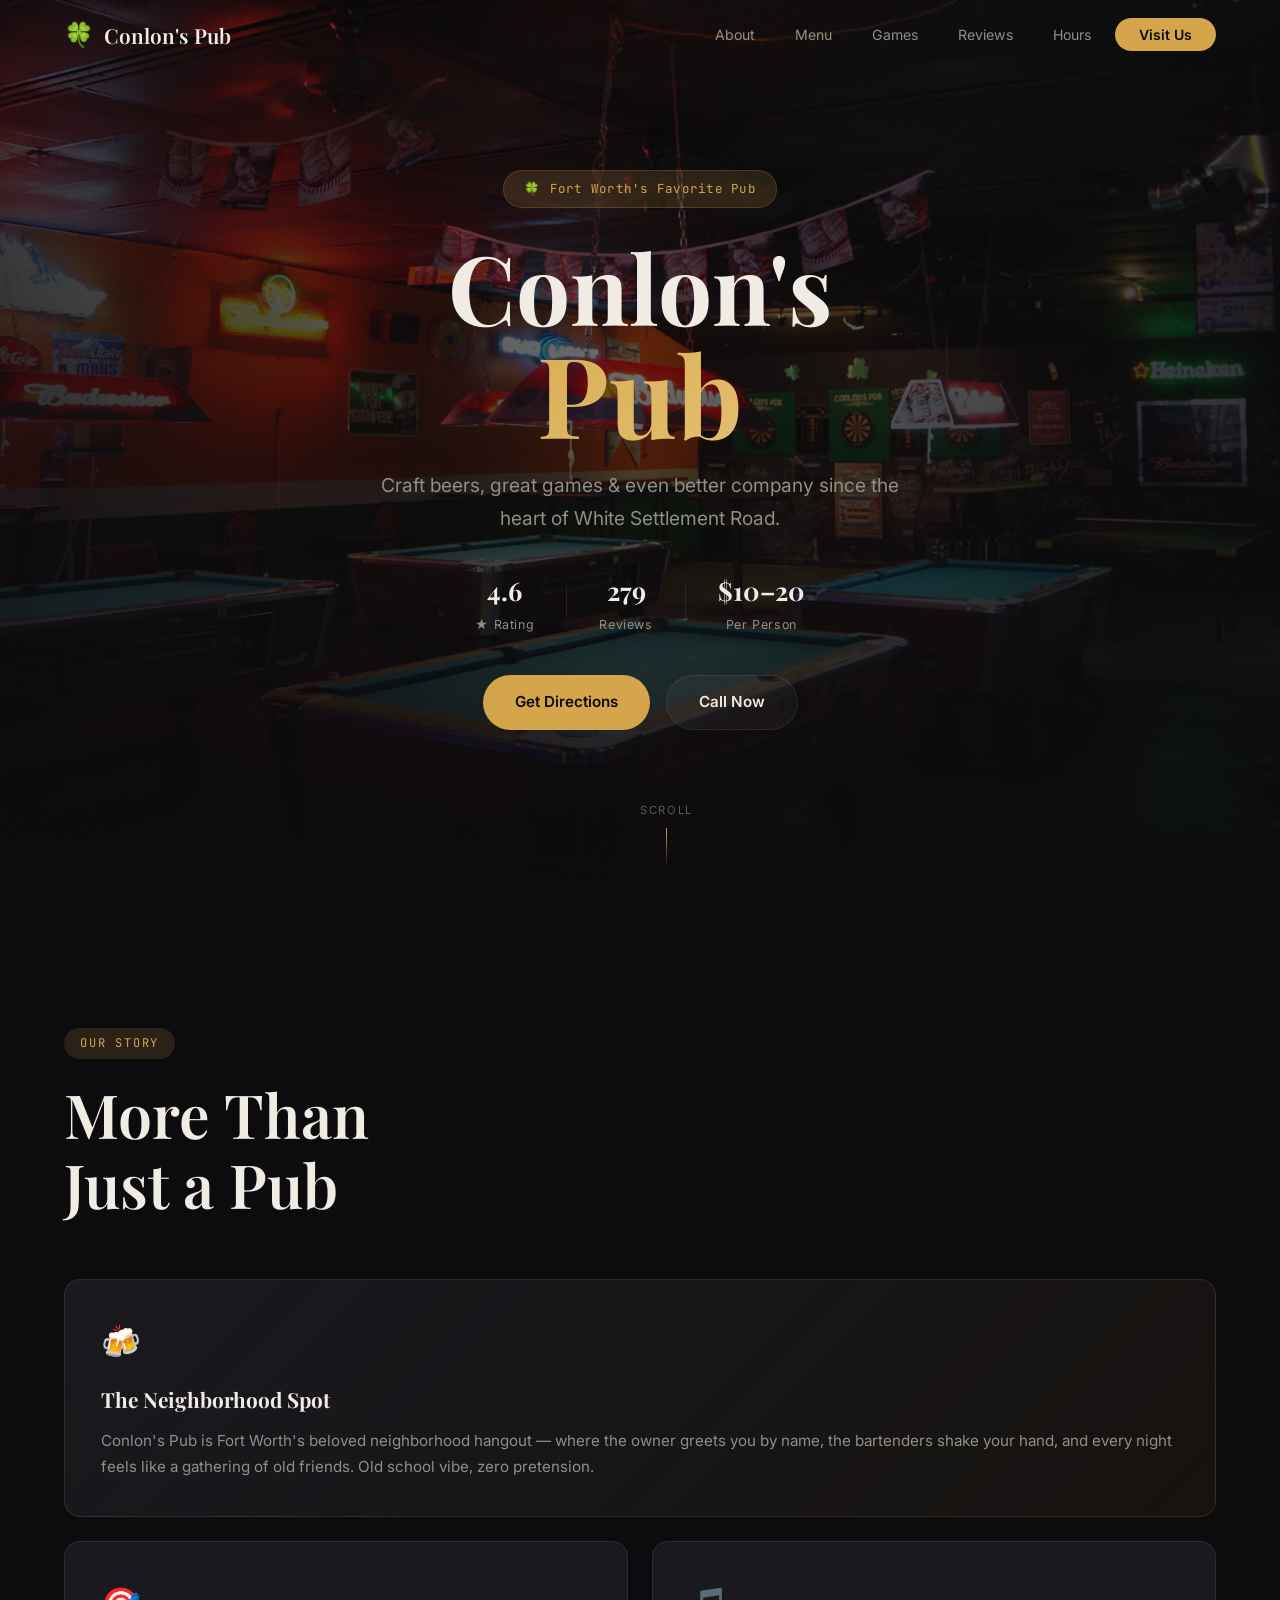
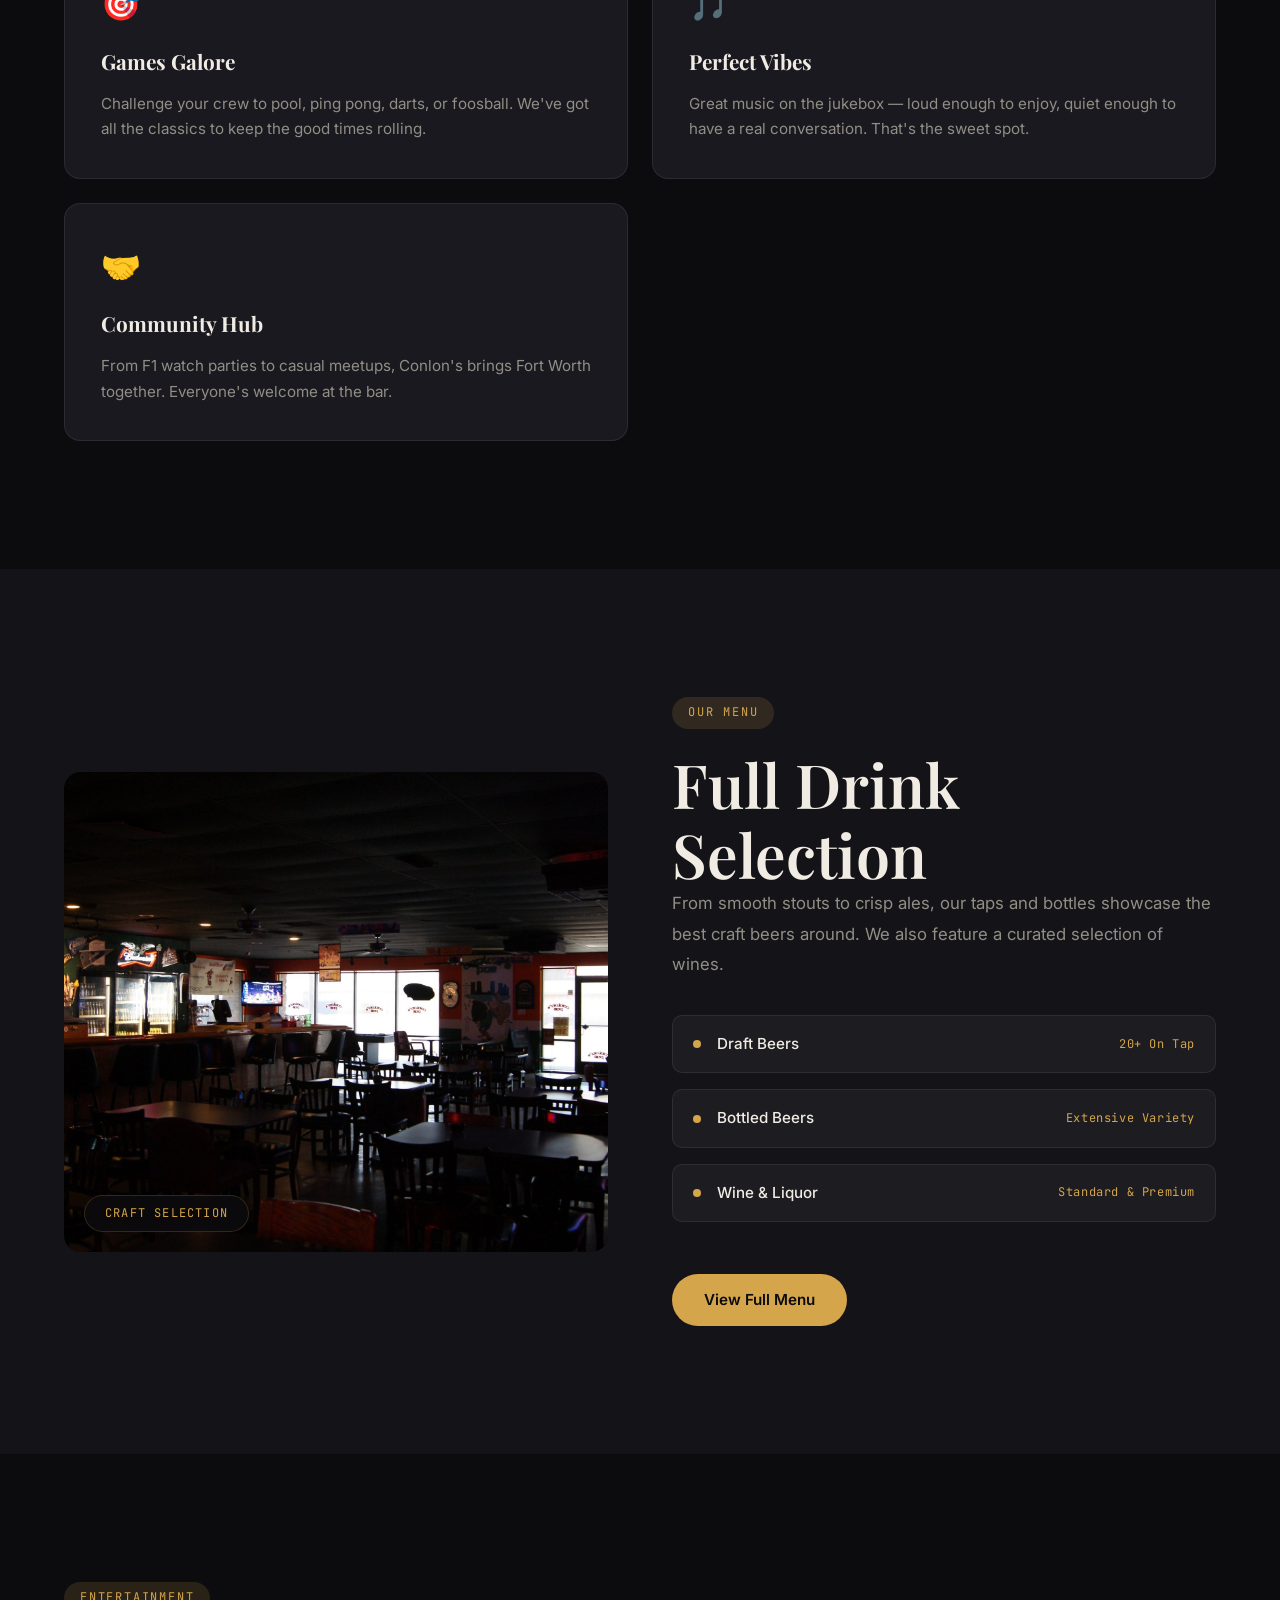
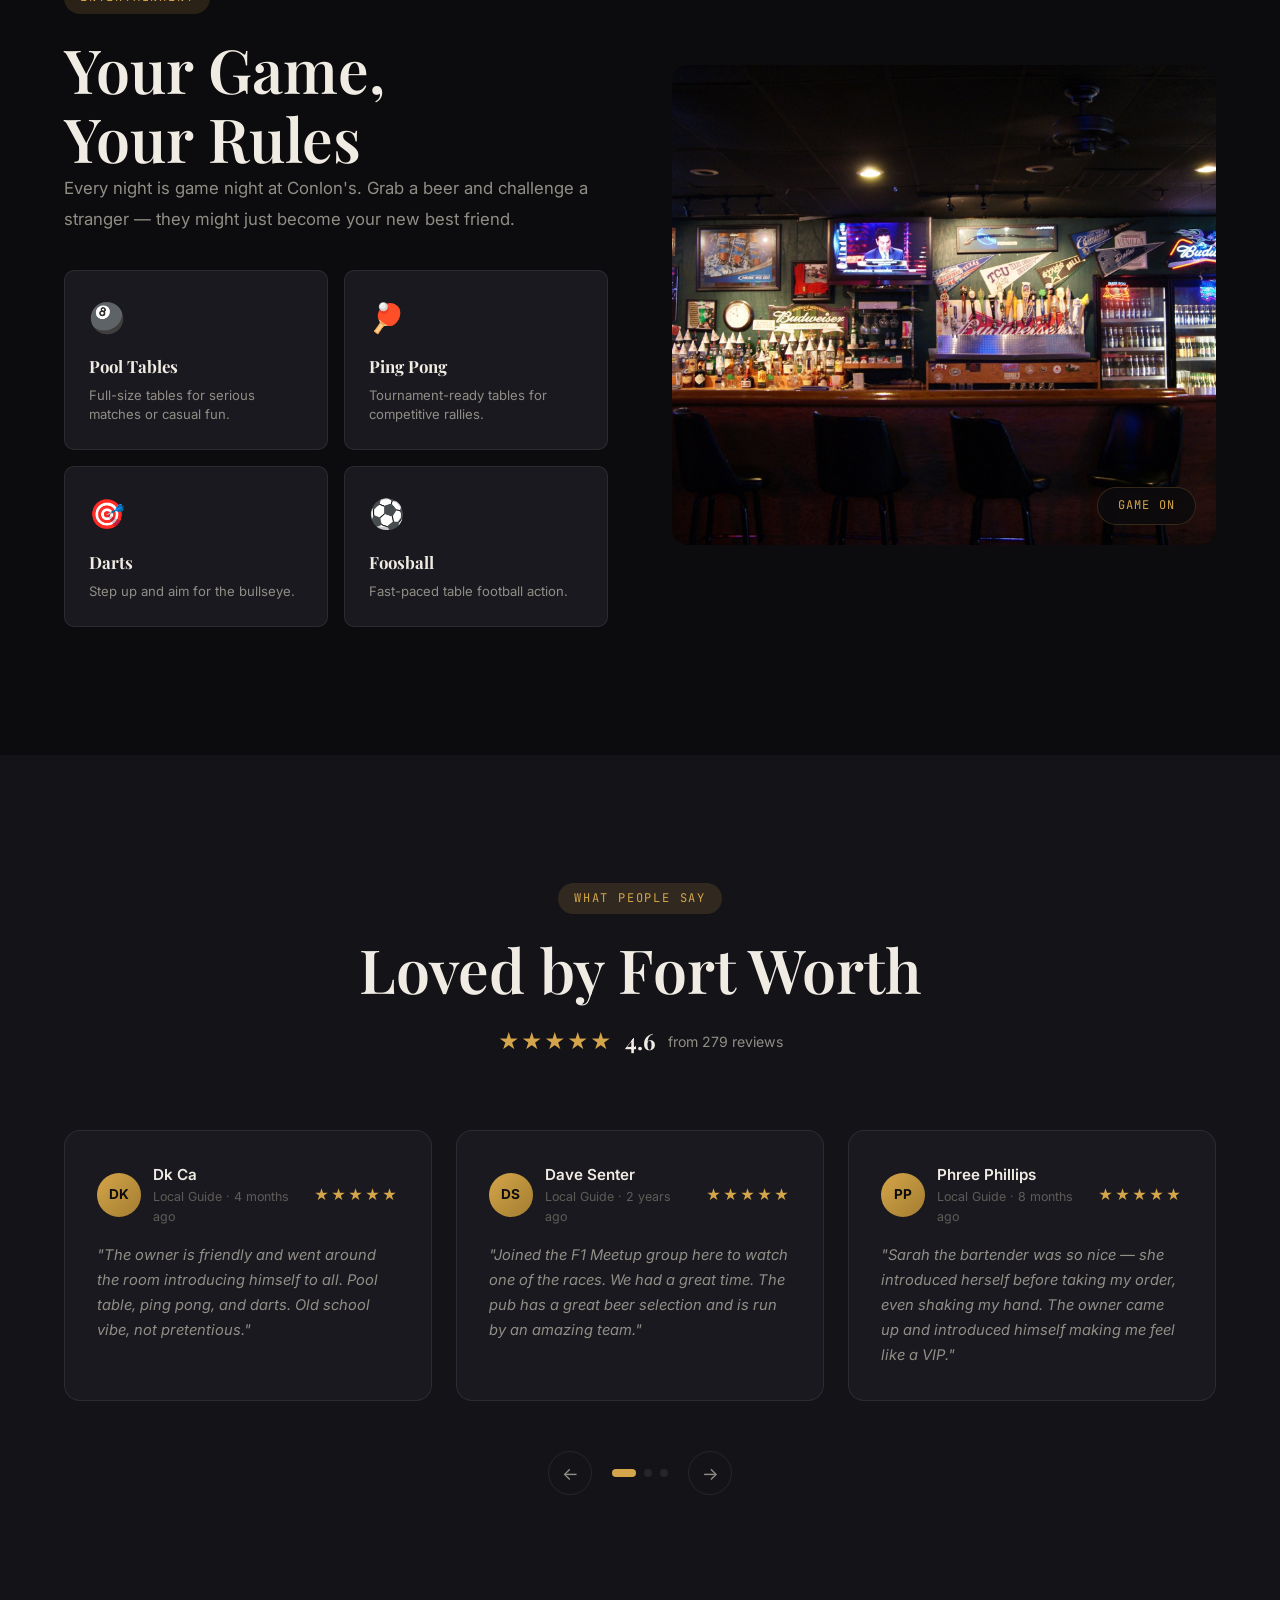
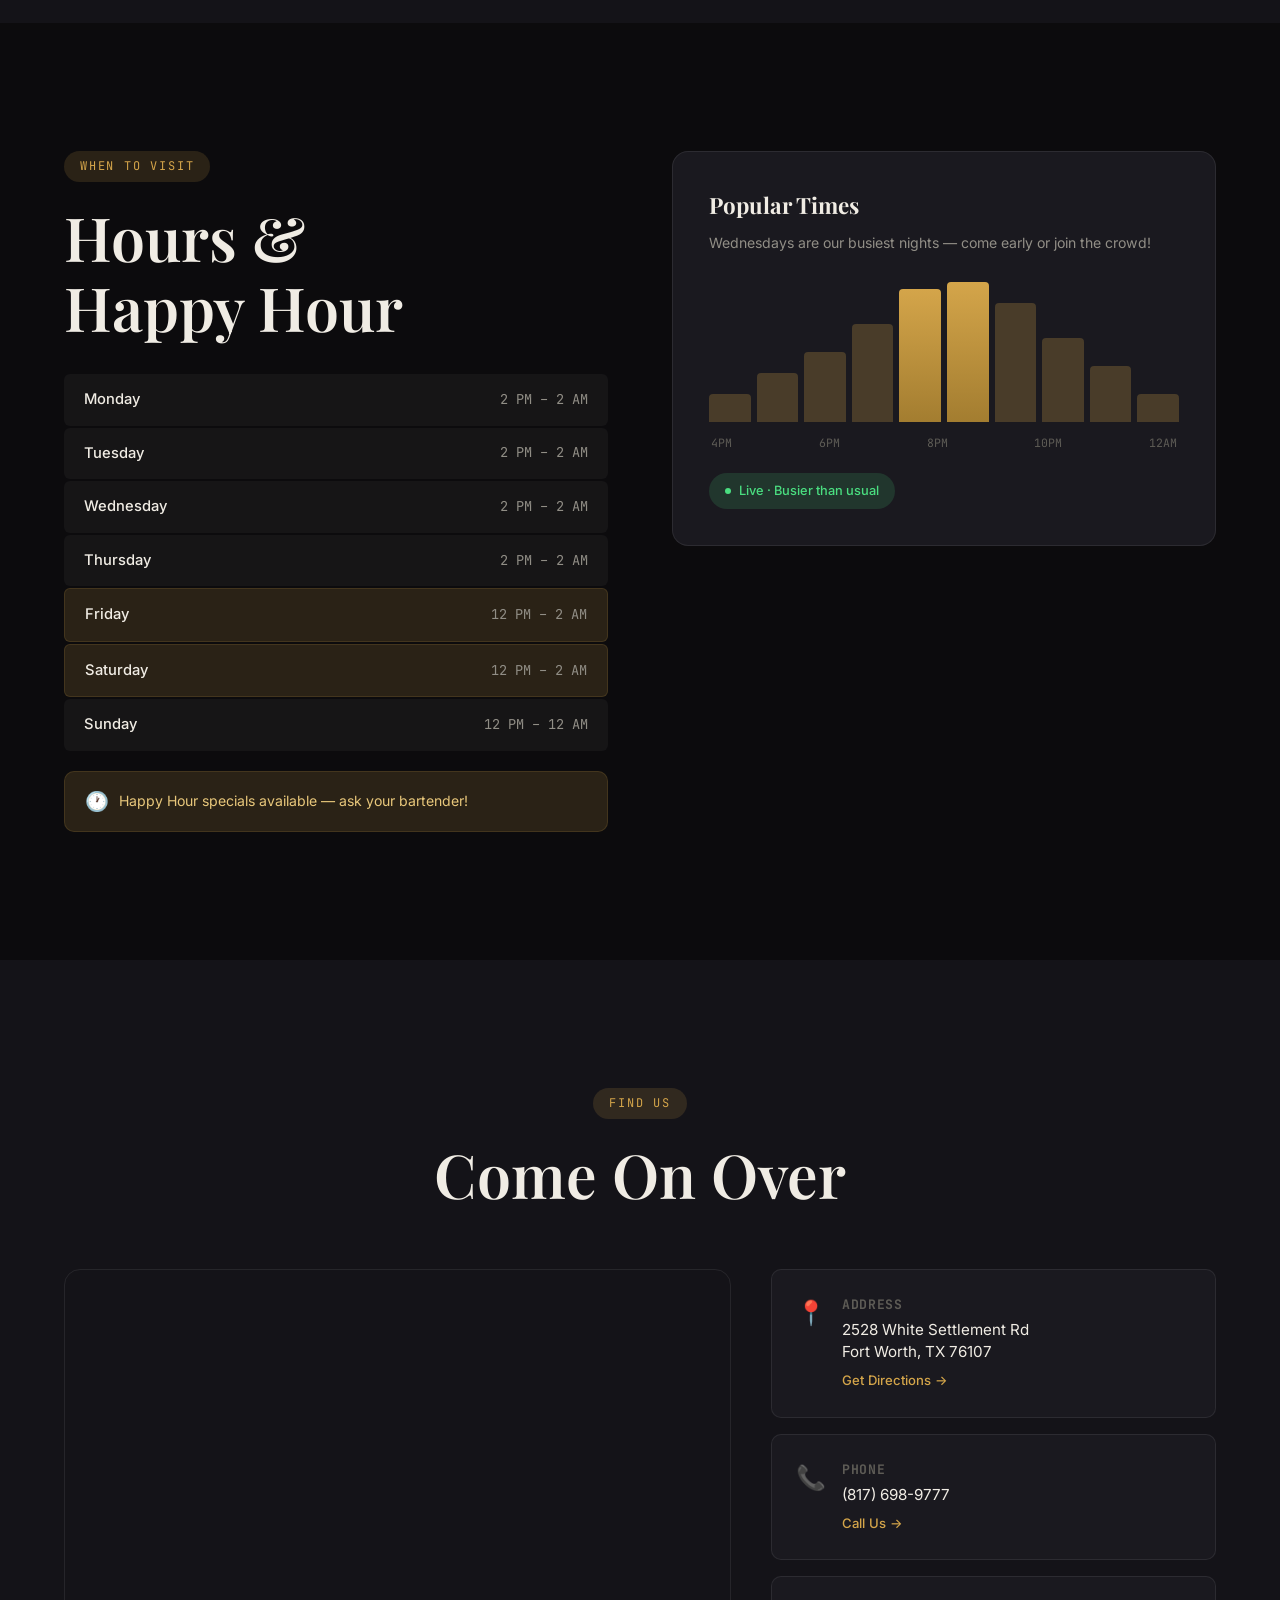
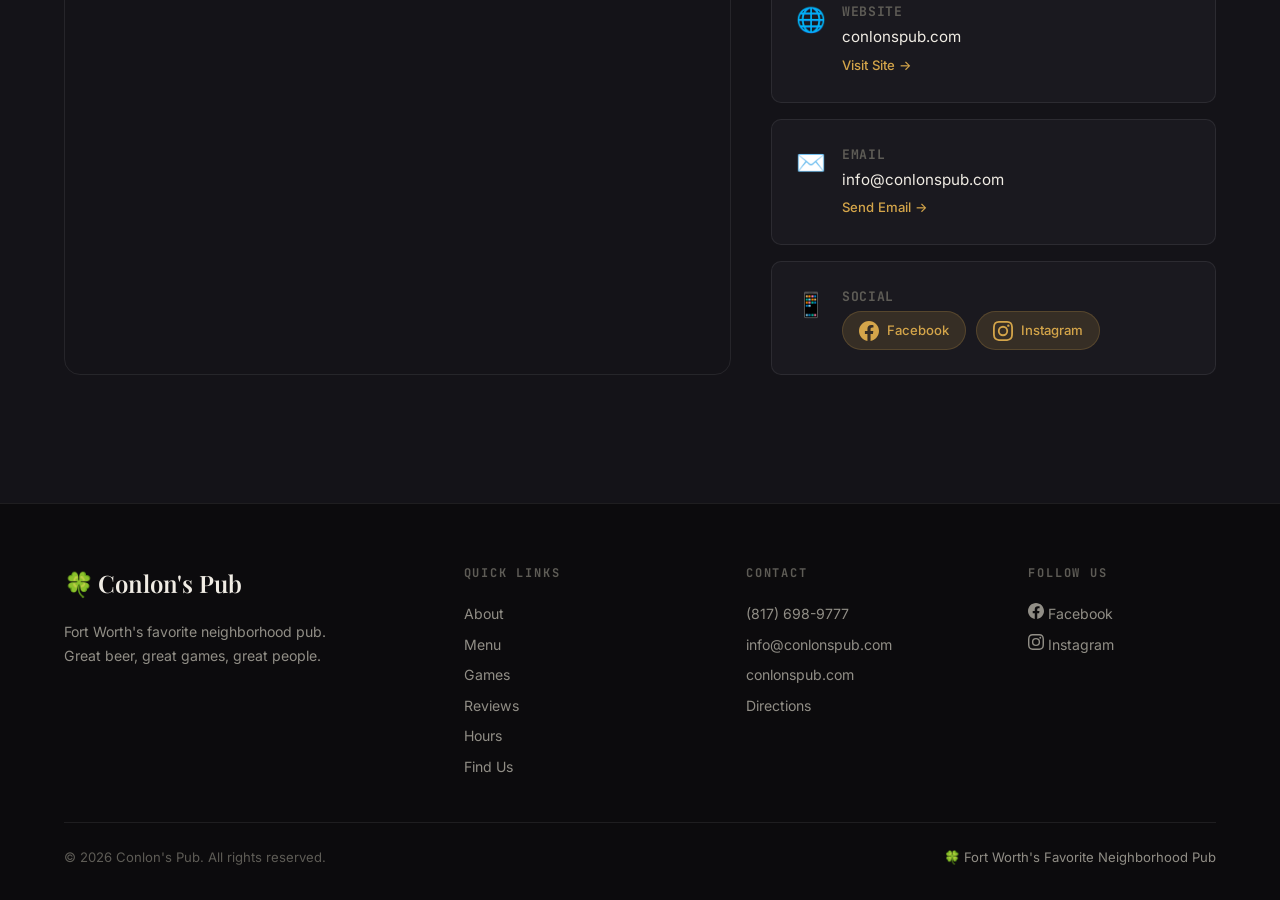
==== index.html @ 49486980 "Add files via upload" ====
<!DOCTYPE html>
<html lang="en">
<head>
  <meta charset="UTF-8">
  <meta name="viewport" content="width=device-width, initial-scale=1.0">
  <title>Conlon's Pub | Fort Worth's Favorite Neighborhood Pub</title>
  <link rel="icon" href="data:image/svg+xml,<svg xmlns=%22http://www.w3.org/2000/svg%22 viewBox=%220 0 100 100%22><text y=%22.9em%22 font-size=%2290%22>🍀</text></svg>">
  <meta name="description" content="Conlon's Pub — Fort Worth's beloved neighborhood pub since day one. Craft beers, pool, ping pong, darts & good company at 2528 White Settlement Rd.">
  <meta name="keywords" content="Conlon's Pub, Fort Worth pub, craft beer, pool table, ping pong, darts, neighborhood bar">
  <link rel="preconnect" href="https://fonts.googleapis.com">
  <link rel="preconnect" href="https://fonts.gstatic.com" crossorigin>
  <link href="https://fonts.googleapis.com/css2?family=Playfair+Display:wght@400;500;600;700&family=Inter:wght@300;400;500;600&family=JetBrains+Mono:wght@400&display=swap" rel="stylesheet">
  <link rel="stylesheet" href="styles.css">
</head>
<body>

  <!-- ======= Navigation ======= -->
  <nav id="navbar" class="navbar">
    <div class="nav-container">
      <a href="#hero" class="nav-logo" id="nav-logo">
        <span class="logo-icon">🍀</span>
        <span class="logo-text">Conlon's Pub</span>
      </a>
      <ul class="nav-menu" id="nav-menu">
        <li><a href="#about" class="nav-link">About</a></li>
        <li><a href="#menu" class="nav-link">Menu</a></li>
        <li><a href="#games" class="nav-link">Games</a></li>
        <li><a href="#reviews" class="nav-link">Reviews</a></li>
        <li><a href="#hours" class="nav-link">Hours</a></li>
        <li><a href="#contact" class="nav-link nav-link--cta">Visit Us</a></li>
      </ul>
      <button class="nav-toggle" id="nav-toggle" aria-label="Toggle navigation">
        <span></span>
        <span></span>
        <span></span>
      </button>
    </div>
  </nav>

  <!-- ======= Hero Section ======= -->
  <section id="hero" class="hero">
    <div class="hero-bg">
      <img src="real_hero.jpg" alt="Conlon's Pub pool tables and bar interior" class="hero-bg-img">
      <div class="hero-overlay"></div>
    </div>
    <div class="hero-content">
      <div class="hero-badge">🍀 Fort Worth's Favorite Pub</div>
      <h1 class="hero-title">
        <span class="hero-title-line">Conlon's</span>
        <span class="hero-title-accent">Pub</span>
      </h1>
      <p class="hero-subtitle">Craft beers, great games & even better company since the heart of White Settlement Road.</p>
      <div class="hero-stats">
        <div class="hero-stat">
          <span class="hero-stat-number">4.6</span>
          <span class="hero-stat-label">★ Rating</span>
        </div>
        <div class="hero-stat-divider"></div>
        <div class="hero-stat">
          <span class="hero-stat-number">279</span>
          <span class="hero-stat-label">Reviews</span>
        </div>
        <div class="hero-stat-divider"></div>
        <div class="hero-stat">
          <span class="hero-stat-number">$10–20</span>
          <span class="hero-stat-label">Per Person</span>
        </div>
      </div>
      <div class="hero-actions">
        <a href="#contact" class="btn btn-primary" id="hero-cta-visit">Get Directions</a>
        <a href="tel:8176989777" class="btn btn-secondary" id="hero-cta-call">Call Now</a>
      </div>
    </div>
    <div class="hero-scroll">
      <span>Scroll</span>
      <div class="hero-scroll-line"></div>
    </div>
  </section>

  <!-- ======= About Section ======= -->
  <section id="about" class="section about">
    <div class="container">
      <div class="section-header">
        <span class="section-tag">Our Story</span>
        <h2 class="section-title">More Than<br>Just a Pub</h2>
      </div>
      <div class="about-grid">
        <div class="about-card about-card--main">
          <div class="about-card-icon">🍻</div>
          <h3>The Neighborhood Spot</h3>
          <p>Conlon's Pub is Fort Worth's beloved neighborhood hangout — where the owner greets you by name, the bartenders shake your hand, and every night feels like a gathering of old friends. Old school vibe, zero pretension.</p>
        </div>
        <div class="about-card">
          <div class="about-card-icon">🎯</div>
          <h3>Games Galore</h3>
          <p>Challenge your crew to pool, ping pong, darts, or foosball. We've got all the classics to keep the good times rolling.</p>
        </div>
        <div class="about-card">
          <div class="about-card-icon">🎵</div>
          <h3>Perfect Vibes</h3>
          <p>Great music on the jukebox — loud enough to enjoy, quiet enough to have a real conversation. That's the sweet spot.</p>
        </div>
        <div class="about-card">
          <div class="about-card-icon">🤝</div>
          <h3>Community Hub</h3>
          <p>From F1 watch parties to casual meetups, Conlon's brings Fort Worth together. Everyone's welcome at the bar.</p>
        </div>
      </div>
    </div>
  </section>

  <!-- ======= Menu Section ======= -->
  <section id="menu" class="section drinks">
    <div class="container">
      <div class="drinks-layout">
        <div class="drinks-image">
          <img src="real_drinks.jpg" alt="Conlon's Pub bar and seating area" loading="lazy">
          <div class="drinks-image-badge">Craft Selection</div>
        </div>
        <div class="drinks-content">
          <span class="section-tag">Our Menu</span>
          <h2 class="section-title">Full Drink<br>Selection</h2>
          <p class="drinks-desc">From smooth stouts to crisp ales, our taps and bottles showcase the best craft beers around. We also feature a curated selection of wines.</p>
          <div class="drinks-menu">
            <div class="drink-item">
              <div class="drink-item-dot"></div>
              <div class="drink-item-info">
                <span class="drink-name">Draft Beers</span>
                <span class="drink-tag">20+ On Tap</span>
              </div>
            </div>
            <div class="drink-item">
              <div class="drink-item-dot"></div>
              <div class="drink-item-info">
                <span class="drink-name">Bottled Beers</span>
                <span class="drink-tag">Extensive Variety</span>
              </div>
            </div>
            <div class="drink-item">
              <div class="drink-item-dot"></div>
              <div class="drink-item-info">
                <span class="drink-name">Wine & Liquor</span>
                <span class="drink-tag">Standard & Premium</span>
              </div>
            </div>
          </div>
          <a href="menu.html" class="btn btn-primary" id="drinks-cta-menu" style="margin-top: 16px;">View Full Menu</a>
        </div>
    </div>
  </section>

  <!-- ======= Games Section ======= -->
  <section id="games" class="section games">
    <div class="container">
      <div class="games-layout">
        <div class="games-content">
          <span class="section-tag">Entertainment</span>
          <h2 class="section-title">Your Game,<br>Your Rules</h2>
          <p class="games-desc">Every night is game night at Conlon's. Grab a beer and challenge a stranger — they might just become your new best friend.</p>
          <div class="games-grid">
            <div class="game-card" id="game-pool">
              <div class="game-card-icon">🎱</div>
              <h4>Pool Tables</h4>
              <p>Full-size tables for serious matches or casual fun.</p>
            </div>
            <div class="game-card" id="game-pingpong">
              <div class="game-card-icon">🏓</div>
              <h4>Ping Pong</h4>
              <p>Tournament-ready tables for competitive rallies.</p>
            </div>
            <div class="game-card" id="game-darts">
              <div class="game-card-icon">🎯</div>
              <h4>Darts</h4>
              <p>Step up and aim for the bullseye.</p>
            </div>
            <div class="game-card" id="game-foosball">
              <div class="game-card-icon">⚽</div>
              <h4>Foosball</h4>
              <p>Fast-paced table football action.</p>
            </div>
          </div>
        </div>
        <div class="games-image">
          <img src="real_interior.jpg" alt="Pool tables and games at Conlon's Pub" loading="lazy">
          <div class="games-image-badge">Game On</div>
        </div>
      </div>
    </div>
  </section>

  <!-- ======= Reviews Section ======= -->
  <section id="reviews" class="section reviews">
    <div class="container">
      <div class="section-header section-header--center">
        <span class="section-tag">What People Say</span>
        <h2 class="section-title">Loved by Fort Worth</h2>
        <div class="reviews-rating">
          <div class="reviews-stars">★★★★★</div>
          <span class="reviews-score">4.6</span>
          <span class="reviews-count">from 279 reviews</span>
        </div>
      </div>
      <div class="reviews-carousel" id="reviews-carousel">
        <div class="review-card">
          <div class="review-card-header">
            <div class="review-avatar">DK</div>
            <div class="review-meta">
              <span class="review-name">Dk Ca</span>
              <span class="review-date">Local Guide · 4 months ago</span>
            </div>
            <div class="review-stars">★★★★★</div>
          </div>
          <p class="review-text">"The owner is friendly and went around the room introducing himself to all. Pool table, ping pong, and darts. Old school vibe, not pretentious."</p>
        </div>
        <div class="review-card">
          <div class="review-card-header">
            <div class="review-avatar">DS</div>
            <div class="review-meta">
              <span class="review-name">Dave Senter</span>
              <span class="review-date">Local Guide · 2 years ago</span>
            </div>
            <div class="review-stars">★★★★★</div>
          </div>
          <p class="review-text">"Joined the F1 Meetup group here to watch one of the races. We had a great time. The pub has a great beer selection and is run by an amazing team."</p>
        </div>
        <div class="review-card">
          <div class="review-card-header">
            <div class="review-avatar">PP</div>
            <div class="review-meta">
              <span class="review-name">Phree Phillips</span>
              <span class="review-date">Local Guide · 8 months ago</span>
            </div>
            <div class="review-stars">★★★★★</div>
          </div>
          <p class="review-text">"Sarah the bartender was so nice — she introduced herself before taking my order, even shaking my hand. The owner came up and introduced himself making me feel like a VIP."</p>
        </div>
        <div class="review-card">
          <div class="review-card-header">
            <div class="review-avatar">⭐</div>
            <div class="review-meta">
              <span class="review-name">Happy Regular</span>
              <span class="review-date">Google Review</span>
            </div>
            <div class="review-stars">★★★★★</div>
          </div>
          <p class="review-text">"Great place, great owner, great bartenders, and great people! They have a great selection of craft beers on draft as well as bottled beer!"</p>
        </div>
        <div class="review-card">
          <div class="review-card-header">
            <div class="review-avatar">🍺</div>
            <div class="review-meta">
              <span class="review-name">Regular</span>
              <span class="review-date">Google Review</span>
            </div>
            <div class="review-stars">★★★★★</div>
          </div>
          <p class="review-text">"After work special, pool and booze… luv this place! Conlon's is quiet enough to have a conversation, great music on the jukebox but not so loud you have to yell over it."</p>
        </div>
      </div>
      <div class="reviews-nav">
        <button class="reviews-nav-btn" id="reviews-prev" aria-label="Previous review">←</button>
        <div class="reviews-dots" id="reviews-dots"></div>
        <button class="reviews-nav-btn" id="reviews-next" aria-label="Next review">→</button>
      </div>
    </div>
  </section>

  <!-- ======= Hours & Specials Section ======= -->
  <section id="hours" class="section hours">
    <div class="container">
      <div class="hours-layout">
        <div class="hours-info">
          <span class="section-tag">When to Visit</span>
          <h2 class="section-title">Hours &<br>Happy Hour</h2>
          <div class="hours-schedule">
            <div class="hours-row">
              <span class="hours-day">Monday</span>
              <span class="hours-time">2 PM – 2 AM</span>
            </div>
            <div class="hours-row">
              <span class="hours-day">Tuesday</span>
              <span class="hours-time">2 PM – 2 AM</span>
            </div>
            <div class="hours-row">
              <span class="hours-day">Wednesday</span>
              <span class="hours-time">2 PM – 2 AM</span>
            </div>
            <div class="hours-row">
              <span class="hours-day">Thursday</span>
              <span class="hours-time">2 PM – 2 AM</span>
            </div>
            <div class="hours-row hours-row--highlight">
              <span class="hours-day">Friday</span>
              <span class="hours-time">12 PM – 2 AM</span>
            </div>
            <div class="hours-row hours-row--highlight">
              <span class="hours-day">Saturday</span>
              <span class="hours-time">12 PM – 2 AM</span>
            </div>
            <div class="hours-row">
              <span class="hours-day">Sunday</span>
              <span class="hours-time">12 PM – 12 AM</span>
            </div>
          </div>
          <div class="hours-note">
            <span class="hours-note-icon">🕐</span>
            <span>Happy Hour specials available — ask your bartender!</span>
          </div>
        </div>
        <div class="hours-popular">
          <h3>Popular Times</h3>
          <p class="hours-popular-sub">Wednesdays are our busiest nights — come early or join the crowd!</p>
          <div class="popular-chart" id="popular-chart">
            <div class="popular-bar" data-height="20" data-time="4 PM"><div class="popular-bar-fill"></div></div>
            <div class="popular-bar" data-height="35" data-time="5 PM"><div class="popular-bar-fill"></div></div>
            <div class="popular-bar" data-height="50" data-time="6 PM"><div class="popular-bar-fill"></div></div>
            <div class="popular-bar" data-height="70" data-time="7 PM"><div class="popular-bar-fill"></div></div>
            <div class="popular-bar popular-bar--peak" data-height="95" data-time="8 PM"><div class="popular-bar-fill"></div></div>
            <div class="popular-bar popular-bar--peak" data-height="100" data-time="9 PM"><div class="popular-bar-fill"></div></div>
            <div class="popular-bar" data-height="85" data-time="10 PM"><div class="popular-bar-fill"></div></div>
            <div class="popular-bar" data-height="60" data-time="11 PM"><div class="popular-bar-fill"></div></div>
            <div class="popular-bar" data-height="40" data-time="12 AM"><div class="popular-bar-fill"></div></div>
            <div class="popular-bar" data-height="20" data-time="1 AM"><div class="popular-bar-fill"></div></div>
          </div>
          <div class="popular-labels">
            <span>4PM</span><span>6PM</span><span>8PM</span><span>10PM</span><span>12AM</span>
          </div>
          <div class="popular-badge">
            <span class="popular-badge-dot"></span>
            Live · Busier than usual
          </div>
        </div>
      </div>
    </div>
  </section>

  <!-- ======= Contact / Map Section ======= -->
  <section id="contact" class="section contact">
    <div class="container">
      <div class="section-header section-header--center">
        <span class="section-tag">Find Us</span>
        <h2 class="section-title">Come On Over</h2>
      </div>
      <div class="contact-layout">
        <div class="contact-map">
          <iframe
            id="contact-map"
            src="https://www.google.com/maps/embed?pb=!1m18!1m12!1m3!1d3355.0!2d-97.355!3d32.755!2m3!1f0!2f0!3f0!3m2!1i1024!2i768!4f13.1!3m3!1m2!1s0x864e71e4f9e95555%3A0x3b0c6c8b1e1e1e1e!2s2528+White+Settlement+Rd%2C+Fort+Worth%2C+TX+76107!5e0!3m2!1sen!2sus!4v1700000000000!5m2!1sen!2sus"
            width="100%"
            height="100%"
            style="border:0;"
            allowfullscreen=""
            loading="lazy"
            referrerpolicy="no-referrer-when-downgrade"
            title="Conlon's Pub Location">
          </iframe>
        </div>
        <div class="contact-info">
          <div class="contact-card" id="contact-address">
            <div class="contact-card-icon">📍</div>
            <div>
              <h4>Address</h4>
              <p>2528 White Settlement Rd<br>Fort Worth, TX 76107</p>
              <a href="https://maps.google.com/?q=2528+White+Settlement+Rd,+Fort+Worth,+TX+76107" target="_blank" class="contact-link">Get Directions →</a>
            </div>
          </div>
          <div class="contact-card" id="contact-phone">
            <div class="contact-card-icon">📞</div>
            <div>
              <h4>Phone</h4>
              <p>(817) 698-9777</p>
              <a href="tel:8176989777" class="contact-link">Call Us →</a>
            </div>
          </div>
          <div class="contact-card" id="contact-web">
            <div class="contact-card-icon">🌐</div>
            <div>
              <h4>Website</h4>
              <p>conlonspub.com</p>
              <a href="http://www.conlonspub.com/" target="_blank" class="contact-link">Visit Site →</a>
            </div>
          </div>
          <div class="contact-card" id="contact-email">
            <div class="contact-card-icon">✉️</div>
            <div>
              <h4>Email</h4>
              <p>info@conlonspub.com</p>
              <a href="mailto:info@conlonspub.com" class="contact-link">Send Email →</a>
            </div>
          </div>
          <div class="contact-card" id="contact-social">
            <div class="contact-card-icon">📱</div>
            <div>
              <h4>Social</h4>
              <div class="social-links">
                <a href="https://www.facebook.com/ConlonsPub/" target="_blank" class="social-btn" id="social-facebook" aria-label="Facebook">
                  <svg width="20" height="20" viewBox="0 0 24 24" fill="currentColor"><path d="M24 12.073c0-6.627-5.373-12-12-12s-12 5.373-12 12c0 5.99 4.388 10.954 10.125 11.854v-8.385H7.078v-3.47h3.047V9.43c0-3.007 1.792-4.669 4.533-4.669 1.312 0 2.686.235 2.686.235v2.953H15.83c-1.491 0-1.956.925-1.956 1.874v2.25h3.328l-.532 3.47h-2.796v8.385C19.612 23.027 24 18.062 24 12.073z"/></svg>
                  Facebook
                </a>
                <a href="https://www.instagram.com/conlons.pub/" target="_blank" class="social-btn" id="social-instagram" aria-label="Instagram">
                  <svg width="20" height="20" viewBox="0 0 24 24" fill="currentColor"><path d="M12 2.163c3.204 0 3.584.012 4.85.07 3.252.148 4.771 1.691 4.919 4.919.058 1.265.069 1.645.069 4.849 0 3.205-.012 3.584-.069 4.849-.149 3.225-1.664 4.771-4.919 4.919-1.266.058-1.644.07-4.85.07-3.204 0-3.584-.012-4.849-.07-3.26-.149-4.771-1.699-4.919-4.92-.058-1.265-.07-1.644-.07-4.849 0-3.204.013-3.583.07-4.849.149-3.227 1.664-4.771 4.919-4.919 1.266-.057 1.645-.069 4.849-.069zM12 0C8.741 0 8.333.014 7.053.072 2.695.272.273 2.69.073 7.052.014 8.333 0 8.741 0 12c0 3.259.014 3.668.072 4.948.2 4.358 2.618 6.78 6.98 6.98C8.333 23.986 8.741 24 12 24c3.259 0 3.668-.014 4.948-.072 4.354-.2 6.782-2.618 6.979-6.98.059-1.28.073-1.689.073-4.948 0-3.259-.014-3.667-.072-4.947-.196-4.354-2.617-6.78-6.979-6.98C15.668.014 15.259 0 12 0zm0 5.838a6.162 6.162 0 100 12.324 6.162 6.162 0 000-12.324zM12 16a4 4 0 110-8 4 4 0 010 8zm6.406-11.845a1.44 1.44 0 100 2.881 1.44 1.44 0 000-2.881z"/></svg>
                  Instagram
                </a>
              </div>
            </div>
          </div>
        </div>
      </div>
    </div>
  </section>

  <!-- ======= Footer ======= -->
  <footer class="footer">
    <div class="container">
      <div class="footer-layout">
        <div class="footer-brand">
          <span class="logo-icon">🍀</span>
          <span class="logo-text">Conlon's Pub</span>
          <p class="footer-tagline">Fort Worth's favorite neighborhood pub. Great beer, great games, great people.</p>
        </div>
        <div class="footer-links">
          <h4>Quick Links</h4>
          <a href="#about">About</a>
          <a href="#menu">Menu</a>
          <a href="#games">Games</a>
          <a href="#reviews">Reviews</a>
          <a href="#hours">Hours</a>
          <a href="#contact">Find Us</a>
        </div>
        <div class="footer-links">
          <h4>Contact</h4>
          <a href="tel:8176989777">(817) 698-9777</a>
          <a href="mailto:info@conlonspub.com">info@conlonspub.com</a>
          <a href="http://www.conlonspub.com/" target="_blank">conlonspub.com</a>
          <a href="https://maps.google.com/?q=2528+White+Settlement+Rd,+Fort+Worth,+TX+76107" target="_blank">Directions</a>
        </div>
        <div class="footer-links">
          <h4>Follow Us</h4>
          <a href="https://www.facebook.com/ConlonsPub/" target="_blank" class="footer-social-link">
            <svg width="16" height="16" viewBox="0 0 24 24" fill="currentColor"><path d="M24 12.073c0-6.627-5.373-12-12-12s-12 5.373-12 12c0 5.99 4.388 10.954 10.125 11.854v-8.385H7.078v-3.47h3.047V9.43c0-3.007 1.792-4.669 4.533-4.669 1.312 0 2.686.235 2.686.235v2.953H15.83c-1.491 0-1.956.925-1.956 1.874v2.25h3.328l-.532 3.47h-2.796v8.385C19.612 23.027 24 18.062 24 12.073z"/></svg>
            Facebook
          </a>
          <a href="https://www.instagram.com/conlons.pub/" target="_blank" class="footer-social-link">
            <svg width="16" height="16" viewBox="0 0 24 24" fill="currentColor"><path d="M12 2.163c3.204 0 3.584.012 4.85.07 3.252.148 4.771 1.691 4.919 4.919.058 1.265.069 1.645.069 4.849 0 3.205-.012 3.584-.069 4.849-.149 3.225-1.664 4.771-4.919 4.919-1.266.058-1.644.07-4.85.07-3.204 0-3.584-.012-4.849-.07-3.26-.149-4.771-1.699-4.919-4.92-.058-1.265-.07-1.644-.07-4.849 0-3.204.013-3.583.07-4.849.149-3.227 1.664-4.771 4.919-4.919 1.266-.057 1.645-.069 4.849-.069zM12 0C8.741 0 8.333.014 7.053.072 2.695.272.273 2.69.073 7.052.014 8.333 0 8.741 0 12c0 3.259.014 3.668.072 4.948.2 4.358 2.618 6.78 6.98 6.98C8.333 23.986 8.741 24 12 24c3.259 0 3.668-.014 4.948-.072 4.354-.2 6.782-2.618 6.979-6.98.059-1.28.073-1.689.073-4.948 0-3.259-.014-3.667-.072-4.947-.196-4.354-2.617-6.78-6.979-6.98C15.668.014 15.259 0 12 0zm0 5.838a6.162 6.162 0 100 12.324 6.162 6.162 0 000-12.324zM12 16a4 4 0 110-8 4 4 0 010 8zm6.406-11.845a1.44 1.44 0 100 2.881 1.44 1.44 0 000-2.881z"/></svg>
            Instagram
          </a>
        </div>
      </div>
      <div class="footer-bottom">
        <p>&copy; 2026 Conlon's Pub. All rights reserved.</p>
        <p class="footer-motto">🍀 Fort Worth's Favorite Neighborhood Pub</p>
      </div>
    </div>
  </footer>

  <script src="script.js"></script>
</body>
</html>
---- styles.css ----
/* ===========================
   Conlon's Pub — Style System
   =========================== */

/* --- CSS Custom Properties --- */
:root {
  /* Colors */
  --color-bg: #0c0b0d;
  --color-bg-alt: #141318;
  --color-bg-card: #1a191f;
  --color-bg-card-hover: #222129;
  --color-surface: rgba(255, 255, 255, 0.04);
  --color-border: rgba(255, 255, 255, 0.08);
  --color-border-hover: rgba(255, 255, 255, 0.15);

  --color-text: #f0ece4;
  --color-text-muted: #918e86;
  --color-text-dim: #5e5c56;

  --color-accent: #d4a54a;
  --color-accent-light: #e8c77b;
  --color-accent-dark: #a37d30;
  --color-accent-glow: rgba(212, 165, 74, 0.15);

  --color-green: #4ade80;
  --color-green-dim: rgba(74, 222, 128, 0.15);

  /* Typography */
  --font-display: 'Playfair Display', Georgia, serif;
  --font-body: 'Inter', -apple-system, sans-serif;
  --font-mono: 'JetBrains Mono', monospace;

  /* Spacing */
  --section-pad: clamp(80px, 10vw, 140px);
  --container-max: 1200px;
  --gap: 24px;

  /* Transitions */
  --ease-out: cubic-bezier(0.16, 1, 0.3, 1);
  --ease-spring: cubic-bezier(0.34, 1.56, 0.64, 1);
  --duration: 0.5s;
  --duration-fast: 0.3s;

  /* Borders */
  --radius: 16px;
  --radius-sm: 10px;
  --radius-xs: 6px;
}

/* --- Reset & Base --- */
*,
*::before,
*::after {
  margin: 0;
  padding: 0;
  box-sizing: border-box;
}

html {
  scroll-behavior: smooth;
  scroll-padding-top: 80px;
}

body {
  font-family: var(--font-body);
  background: var(--color-bg);
  color: var(--color-text);
  line-height: 1.6;
  -webkit-font-smoothing: antialiased;
  overflow-x: hidden;
}

img {
  max-width: 100%;
  display: block;
}

a {
  color: inherit;
  text-decoration: none;
}

button {
  background: none;
  border: none;
  cursor: pointer;
  color: inherit;
  font-family: inherit;
}

/* --- Container --- */
.container {
  max-width: var(--container-max);
  margin: 0 auto;
  padding: 0 var(--gap);
}

/* --- Section Defaults --- */
.section {
  padding: var(--section-pad) 0;
  position: relative;
}

.section-header {
  margin-bottom: 60px;
}

.section-header--center {
  text-align: center;
}

.section-tag {
  display: inline-block;
  font-family: var(--font-mono);
  font-size: 0.75rem;
  letter-spacing: 0.15em;
  text-transform: uppercase;
  color: var(--color-accent);
  background: var(--color-accent-glow);
  padding: 6px 16px;
  border-radius: 100px;
  margin-bottom: 20px;
}

.section-title {
  font-family: var(--font-display);
  font-size: clamp(2.2rem, 5vw, 3.8rem);
  font-weight: 600;
  line-height: 1.15;
  color: var(--color-text);
}

/* ===========================
   Navigation
   =========================== */
.navbar {
  position: fixed;
  top: 0;
  left: 0;
  right: 0;
  z-index: 1000;
  padding: 16px 0;
  transition: all var(--duration-fast) ease;
}

.navbar.scrolled {
  background: rgba(12, 11, 13, 0.92);
  backdrop-filter: blur(20px);
  -webkit-backdrop-filter: blur(20px);
  border-bottom: 1px solid var(--color-border);
  padding: 10px 0;
}

.nav-container {
  max-width: var(--container-max);
  margin: 0 auto;
  padding: 0 var(--gap);
  display: flex;
  align-items: center;
  justify-content: space-between;
}

.nav-logo {
  display: flex;
  align-items: center;
  gap: 10px;
  z-index: 1001;
}

.logo-icon {
  font-size: 1.5rem;
}

.logo-text {
  font-family: var(--font-display);
  font-size: 1.3rem;
  font-weight: 600;
  color: var(--color-text);
}

.nav-menu {
  display: flex;
  align-items: center;
  gap: 8px;
  list-style: none;
}

.nav-link {
  font-size: 0.88rem;
  font-weight: 400;
  color: var(--color-text-muted);
  padding: 8px 16px;
  border-radius: 100px;
  transition: all var(--duration-fast) ease;
}

.nav-link:hover {
  color: var(--color-text);
  background: var(--color-surface);
}

.nav-link--cta {
  background: var(--color-accent);
  color: var(--color-bg) !important;
  font-weight: 600;
  padding: 8px 24px;
}

.nav-link--cta:hover {
  background: var(--color-accent-light);
  transform: translateY(-1px);
}

.nav-toggle {
  display: none;
  flex-direction: column;
  gap: 5px;
  z-index: 1001;
}

.nav-toggle span {
  display: block;
  width: 24px;
  height: 2px;
  background: var(--color-text);
  border-radius: 2px;
  transition: all var(--duration-fast) ease;
}

/* ===========================
   Hero Section
   =========================== */
.hero {
  position: relative;
  min-height: 100vh;
  display: flex;
  align-items: center;
  justify-content: center;
  overflow: hidden;
}

.hero-bg {
  position: absolute;
  inset: 0;
  z-index: 0;
}

.hero-bg-img {
  width: 100%;
  height: 100%;
  object-fit: cover;
  transform: scale(1.05);
  animation: heroZoom 20s ease-in-out infinite alternate;
}

@keyframes heroZoom {
  from { transform: scale(1.05); }
  to { transform: scale(1.12); }
}

.hero-overlay {
  position: absolute;
  inset: 0;
  background:
    linear-gradient(180deg,
      rgba(12, 11, 13, 0.4) 0%,
      rgba(12, 11, 13, 0.6) 40%,
      rgba(12, 11, 13, 0.85) 75%,
      rgba(12, 11, 13, 1) 100%),
    linear-gradient(90deg,
      rgba(12, 11, 13, 0.6) 0%,
      transparent 50%,
      rgba(12, 11, 13, 0.6) 100%);
}

.hero-content {
  position: relative;
  z-index: 1;
  text-align: center;
  max-width: 720px;
  padding: 0 var(--gap);
  animation: fadeUp 1.2s var(--ease-out) forwards;
}

@keyframes fadeUp {
  from {
    opacity: 0;
    transform: translateY(40px);
  }
  to {
    opacity: 1;
    transform: translateY(0);
  }
}

.hero-badge {
  display: inline-block;
  font-family: var(--font-mono);
  font-size: 0.78rem;
  letter-spacing: 0.1em;
  color: var(--color-accent);
  background: var(--color-accent-glow);
  border: 1px solid rgba(212, 165, 74, 0.2);
  padding: 8px 20px;
  border-radius: 100px;
  margin-bottom: 28px;
  animation: fadeUp 1.2s var(--ease-out) 0.2s both;
}

.hero-title {
  font-family: var(--font-display);
  font-weight: 700;
  margin-bottom: 20px;
  animation: fadeUp 1.2s var(--ease-out) 0.3s both;
}

.hero-title-line {
  display: block;
  font-size: clamp(3rem, 9vw, 6rem);
  line-height: 1.05;
  color: var(--color-text);
}

.hero-title-accent {
  display: block;
  font-size: clamp(3.5rem, 10vw, 7rem);
  line-height: 1;
  background: linear-gradient(135deg, var(--color-accent), var(--color-accent-light));
  -webkit-background-clip: text;
  -webkit-text-fill-color: transparent;
  background-clip: text;
}

.hero-subtitle {
  font-size: clamp(1rem, 2vw, 1.2rem);
  color: var(--color-text-muted);
  max-width: 520px;
  margin: 0 auto 36px;
  line-height: 1.7;
  animation: fadeUp 1.2s var(--ease-out) 0.4s both;
}

.hero-stats {
  display: flex;
  align-items: center;
  justify-content: center;
  gap: 32px;
  margin-bottom: 40px;
  animation: fadeUp 1.2s var(--ease-out) 0.5s both;
}

.hero-stat {
  display: flex;
  flex-direction: column;
  align-items: center;
  gap: 4px;
}

.hero-stat-number {
  font-family: var(--font-display);
  font-size: 1.6rem;
  font-weight: 700;
  color: var(--color-text);
}

.hero-stat-label {
  font-size: 0.78rem;
  color: var(--color-text-muted);
  letter-spacing: 0.05em;
}

.hero-stat-divider {
  width: 1px;
  height: 36px;
  background: var(--color-border);
}

.hero-actions {
  display: flex;
  gap: 16px;
  justify-content: center;
  animation: fadeUp 1.2s var(--ease-out) 0.6s both;
}

/* Buttons */
.btn {
  display: inline-flex;
  align-items: center;
  gap: 8px;
  padding: 14px 32px;
  font-size: 0.95rem;
  font-weight: 600;
  border-radius: 100px;
  transition: all var(--duration-fast) var(--ease-out);
  cursor: pointer;
  border: none;
}

.btn-primary {
  background: var(--color-accent);
  color: var(--color-bg);
}

.btn-primary:hover {
  background: var(--color-accent-light);
  transform: translateY(-2px);
  box-shadow: 0 8px 30px rgba(212, 165, 74, 0.3);
}

.btn-secondary {
  background: var(--color-surface);
  color: var(--color-text);
  border: 1px solid var(--color-border);
}

.btn-secondary:hover {
  background: var(--color-bg-card);
  border-color: var(--color-border-hover);
  transform: translateY(-2px);
}

/* Hero scroll indicator */
.hero-scroll {
  position: absolute;
  bottom: 32px;
  left: 50%;
  transform: translateX(-50%);
  display: flex;
  flex-direction: column;
  align-items: center;
  gap: 8px;
  animation: fadeUp 1.2s var(--ease-out) 1s both;
}

.hero-scroll span {
  font-size: 0.7rem;
  letter-spacing: 0.15em;
  text-transform: uppercase;
  color: var(--color-text-dim);
}

.hero-scroll-line {
  width: 1px;
  height: 40px;
  background: linear-gradient(180deg, var(--color-accent), transparent);
  animation: scrollPulse 2s ease-in-out infinite;
}

@keyframes scrollPulse {
  0%, 100% { opacity: 0.3; transform: scaleY(0.6); }
  50% { opacity: 1; transform: scaleY(1); }
}

/* ===========================
   About Section
   =========================== */
.about {
  background: var(--color-bg);
}

.about-grid {
  display: grid;
  grid-template-columns: 1fr 1fr;
  gap: var(--gap);
}

.about-card {
  background: var(--color-bg-card);
  border: 1px solid var(--color-border);
  border-radius: var(--radius);
  padding: 36px;
  transition: all var(--duration) var(--ease-out);
}

.about-card:hover {
  border-color: var(--color-border-hover);
  transform: translateY(-4px);
  background: var(--color-bg-card-hover);
}

.about-card--main {
  grid-column: 1 / -1;
  background: linear-gradient(135deg, var(--color-bg-card), rgba(212, 165, 74, 0.05));
  border-color: rgba(212, 165, 74, 0.15);
}

.about-card-icon {
  font-size: 2rem;
  margin-bottom: 16px;
}

.about-card h3 {
  font-family: var(--font-display);
  font-size: 1.3rem;
  margin-bottom: 12px;
  color: var(--color-text);
}

.about-card p {
  color: var(--color-text-muted);
  font-size: 0.95rem;
  line-height: 1.7;
}

/* ===========================
   Drinks Section
   =========================== */
.drinks {
  background: var(--color-bg-alt);
}

.drinks-layout {
  display: grid;
  grid-template-columns: 1fr 1fr;
  gap: 64px;
  align-items: center;
}

.drinks-image {
  position: relative;
  border-radius: var(--radius);
  overflow: hidden;
}

.drinks-image img {
  width: 100%;
  height: 480px;
  object-fit: cover;
  border-radius: var(--radius);
  transition: transform var(--duration) var(--ease-out);
}

.drinks-image:hover img {
  transform: scale(1.03);
}

.drinks-image-badge {
  position: absolute;
  bottom: 20px;
  left: 20px;
  background: rgba(12, 11, 13, 0.85);
  backdrop-filter: blur(10px);
  padding: 8px 20px;
  border-radius: 100px;
  font-family: var(--font-mono);
  font-size: 0.75rem;
  letter-spacing: 0.1em;
  text-transform: uppercase;
  color: var(--color-accent);
  border: 1px solid rgba(212, 165, 74, 0.2);
}

.drinks-desc {
  font-size: 1.05rem;
  color: var(--color-text-muted);
  line-height: 1.8;
  margin-bottom: 36px;
}

.drinks-menu {
  display: flex;
  flex-direction: column;
  gap: 16px;
  margin-bottom: 36px;
}

.drink-item {
  display: flex;
  align-items: center;
  gap: 16px;
  padding: 16px 20px;
  background: var(--color-surface);
  border: 1px solid var(--color-border);
  border-radius: var(--radius-sm);
  transition: all var(--duration-fast) ease;
}

.drink-item:hover {
  border-color: var(--color-accent);
  background: var(--color-accent-glow);
}

.drink-item-dot {
  width: 8px;
  height: 8px;
  border-radius: 50%;
  background: var(--color-accent);
  flex-shrink: 0;
}

.drink-item-info {
  display: flex;
  justify-content: space-between;
  align-items: center;
  width: 100%;
  gap: 12px;
}

.drink-name {
  font-weight: 500;
  font-size: 0.95rem;
}

.drink-tag {
  font-size: 0.75rem;
  color: var(--color-accent);
  font-family: var(--font-mono);
  letter-spacing: 0.05em;
  white-space: nowrap;
}

.full-menu {
  margin-top: 64px;
  width: 100%;
}

.menu-category {
  margin-bottom: 48px;
  background: var(--color-bg-card);
  border: 1px solid var(--color-border);
  border-radius: var(--radius);
  padding: 32px;
}

.menu-category-title {
  font-family: var(--font-display);
  font-size: 1.8rem;
  color: var(--color-accent);
  margin-bottom: 24px;
  border-bottom: 1px solid var(--color-border);
  padding-bottom: 16px;
}

.menu-list {
  display: grid;
  grid-template-columns: repeat(auto-fill, minmax(240px, 1fr));
  gap: 16px 24px;
}

.menu-list-item {
  font-size: 0.95rem;
  color: var(--color-text);
  display: flex;
  align-items: center;
  transition: color var(--duration-fast) ease;
}

.menu-list-item:hover {
  color: var(--color-accent);
}

.menu-list-item::before {
  content: "•";
  color: var(--color-accent);
  margin-right: 12px;
  font-size: 1.2rem;
}

/* ===========================
   Games Section
   =========================== */
.games {
  background: var(--color-bg);
}

.games-layout {
  display: grid;
  grid-template-columns: 1fr 1fr;
  gap: 64px;
  align-items: center;
}

.games-desc {
  font-size: 1.05rem;
  color: var(--color-text-muted);
  line-height: 1.8;
  margin-bottom: 36px;
}

.games-grid {
  display: grid;
  grid-template-columns: 1fr 1fr;
  gap: 16px;
}

.game-card {
  background: var(--color-bg-card);
  border: 1px solid var(--color-border);
  border-radius: var(--radius-sm);
  padding: 24px;
  transition: all var(--duration-fast) ease;
  cursor: default;
}

.game-card:hover {
  border-color: var(--color-accent);
  transform: translateY(-3px);
  box-shadow: 0 8px 30px rgba(0, 0, 0, 0.3);
}

.game-card-icon {
  font-size: 1.8rem;
  margin-bottom: 12px;
}

.game-card h4 {
  font-family: var(--font-display);
  font-size: 1.05rem;
  margin-bottom: 6px;
}

.game-card p {
  font-size: 0.82rem;
  color: var(--color-text-muted);
  line-height: 1.5;
}

.games-image {
  position: relative;
  border-radius: var(--radius);
  overflow: hidden;
}

.games-image img {
  width: 100%;
  height: 480px;
  object-fit: cover;
  border-radius: var(--radius);
  transition: transform var(--duration) var(--ease-out);
}

.games-image:hover img {
  transform: scale(1.03);
}

.games-image-badge {
  position: absolute;
  bottom: 20px;
  right: 20px;
  background: rgba(12, 11, 13, 0.85);
  backdrop-filter: blur(10px);
  padding: 8px 20px;
  border-radius: 100px;
  font-family: var(--font-mono);
  font-size: 0.75rem;
  letter-spacing: 0.1em;
  text-transform: uppercase;
  color: var(--color-accent);
  border: 1px solid rgba(212, 165, 74, 0.2);
}

/* ===========================
   Reviews Section
   =========================== */
.reviews {
  background: var(--color-bg-alt);
}

.reviews-rating {
  display: flex;
  align-items: center;
  justify-content: center;
  gap: 12px;
  margin-top: 20px;
}

.reviews-stars {
  font-size: 1.3rem;
  color: var(--color-accent);
  letter-spacing: 2px;
}

.reviews-score {
  font-family: var(--font-display);
  font-size: 1.4rem;
  font-weight: 700;
}

.reviews-count {
  font-size: 0.88rem;
  color: var(--color-text-muted);
}

.reviews-carousel {
  display: flex;
  gap: var(--gap);
  overflow-x: hidden;
  scroll-snap-type: x mandatory;
  padding: 10px 0;
}

.review-card {
  flex: 0 0 calc(33.333% - 16px);
  min-width: 300px;
  background: var(--color-bg-card);
  border: 1px solid var(--color-border);
  border-radius: var(--radius);
  padding: 32px;
  scroll-snap-align: start;
  transition: all var(--duration-fast) ease;
}

.review-card:hover {
  border-color: var(--color-border-hover);
  transform: translateY(-3px);
}

.review-card-header {
  display: flex;
  align-items: center;
  gap: 12px;
  margin-bottom: 16px;
  flex-wrap: wrap;
}

.review-avatar {
  width: 44px;
  height: 44px;
  border-radius: 50%;
  background: linear-gradient(135deg, var(--color-accent), var(--color-accent-dark));
  display: flex;
  align-items: center;
  justify-content: center;
  font-weight: 700;
  font-size: 0.85rem;
  color: var(--color-bg);
  flex-shrink: 0;
}

.review-meta {
  flex: 1;
  min-width: 0;
}

.review-name {
  display: block;
  font-weight: 600;
  font-size: 0.95rem;
}

.review-date {
  display: block;
  font-size: 0.78rem;
  color: var(--color-text-dim);
}

.review-stars {
  color: var(--color-accent);
  font-size: 0.9rem;
  letter-spacing: 2px;
}

.review-text {
  font-size: 0.92rem;
  color: var(--color-text-muted);
  line-height: 1.7;
  font-style: italic;
}

.reviews-nav {
  display: flex;
  align-items: center;
  justify-content: center;
  gap: 20px;
  margin-top: 40px;
}

.reviews-nav-btn {
  width: 44px;
  height: 44px;
  border-radius: 50%;
  border: 1px solid var(--color-border);
  display: flex;
  align-items: center;
  justify-content: center;
  font-size: 1.1rem;
  transition: all var(--duration-fast) ease;
  color: var(--color-text-muted);
}

.reviews-nav-btn:hover {
  border-color: var(--color-accent);
  color: var(--color-accent);
  background: var(--color-accent-glow);
}

.reviews-dots {
  display: flex;
  gap: 8px;
}

.reviews-dots .dot {
  width: 8px;
  height: 8px;
  border-radius: 50%;
  background: var(--color-border);
  transition: all var(--duration-fast) ease;
  cursor: pointer;
}

.reviews-dots .dot.active {
  background: var(--color-accent);
  width: 24px;
  border-radius: 4px;
}

/* ===========================
   Hours Section
   =========================== */
.hours {
  background: var(--color-bg);
}

.hours-layout {
  display: grid;
  grid-template-columns: 1fr 1fr;
  gap: 64px;
  align-items: start;
}

.hours-schedule {
  margin-top: 32px;
  display: flex;
  flex-direction: column;
  gap: 2px;
}

.hours-row {
  display: flex;
  justify-content: space-between;
  align-items: center;
  padding: 14px 20px;
  background: var(--color-surface);
  border-radius: var(--radius-xs);
  transition: background var(--duration-fast) ease;
}

.hours-row:hover {
  background: var(--color-bg-card);
}

.hours-row--highlight {
  background: var(--color-accent-glow);
  border: 1px solid rgba(212, 165, 74, 0.15);
}

.hours-day {
  font-weight: 500;
  font-size: 0.92rem;
}

.hours-time {
  font-family: var(--font-mono);
  font-size: 0.85rem;
  color: var(--color-text-muted);
}

.hours-note {
  display: flex;
  align-items: center;
  gap: 10px;
  margin-top: 20px;
  padding: 14px 20px;
  background: var(--color-accent-glow);
  border: 1px solid rgba(212, 165, 74, 0.15);
  border-radius: var(--radius-sm);
  font-size: 0.88rem;
  color: var(--color-accent-light);
}

.hours-note-icon {
  font-size: 1.2rem;
}

/* Popular times */
.hours-popular {
  background: var(--color-bg-card);
  border: 1px solid var(--color-border);
  border-radius: var(--radius);
  padding: 36px;
}

.hours-popular h3 {
  font-family: var(--font-display);
  font-size: 1.4rem;
  margin-bottom: 8px;
}

.hours-popular-sub {
  font-size: 0.88rem;
  color: var(--color-text-muted);
  margin-bottom: 28px;
}

.popular-chart {
  display: flex;
  gap: 6px;
  align-items: flex-end;
  height: 140px;
  margin-bottom: 12px;
}

.popular-bar {
  flex: 1;
  height: 100%;
  display: flex;
  align-items: flex-end;
  border-radius: 4px 4px 0 0;
  position: relative;
}

.popular-bar-fill {
  width: 100%;
  background: rgba(212, 165, 74, 0.25);
  border-radius: 4px 4px 0 0;
  transition: height 1.2s var(--ease-out);
  height: 0;
}

.popular-bar--peak .popular-bar-fill {
  background: linear-gradient(180deg, var(--color-accent), var(--color-accent-dark));
}

.popular-bar.animated .popular-bar-fill {
  height: var(--bar-h);
}

.popular-labels {
  display: flex;
  justify-content: space-between;
  font-size: 0.72rem;
  color: var(--color-text-dim);
  font-family: var(--font-mono);
  padding: 0 2px;
}

.popular-badge {
  display: inline-flex;
  align-items: center;
  gap: 8px;
  margin-top: 20px;
  padding: 8px 16px;
  background: var(--color-green-dim);
  border-radius: 100px;
  font-size: 0.8rem;
  color: var(--color-green);
  font-weight: 500;
}

.popular-badge-dot {
  width: 6px;
  height: 6px;
  border-radius: 50%;
  background: var(--color-green);
  animation: pulse 2s ease-in-out infinite;
}

@keyframes pulse {
  0%, 100% { opacity: 1; transform: scale(1); }
  50% { opacity: 0.5; transform: scale(1.5); }
}

/* ===========================
   Contact Section
   =========================== */
.contact {
  background: var(--color-bg-alt);
}

.contact-layout {
  display: grid;
  grid-template-columns: 1.2fr 0.8fr;
  gap: 40px;
  align-items: stretch;
}

.contact-map {
  border-radius: var(--radius);
  overflow: hidden;
  min-height: 400px;
  border: 1px solid var(--color-border);
}

.contact-map iframe {
  filter: grayscale(0.8) brightness(0.7) contrast(1.2);
  transition: filter var(--duration-fast) ease;
}

.contact-map:hover iframe {
  filter: grayscale(0.3) brightness(0.8) contrast(1.1);
}

.contact-info {
  display: flex;
  flex-direction: column;
  gap: 16px;
}

.contact-card {
  display: flex;
  gap: 16px;
  padding: 24px;
  background: var(--color-bg-card);
  border: 1px solid var(--color-border);
  border-radius: var(--radius-sm);
  transition: all var(--duration-fast) ease;
}

.contact-card:hover {
  border-color: var(--color-border-hover);
  transform: translateX(4px);
}

.contact-card-icon {
  font-size: 1.5rem;
  flex-shrink: 0;
}

.contact-card h4 {
  font-size: 0.82rem;
  font-family: var(--font-mono);
  letter-spacing: 0.05em;
  text-transform: uppercase;
  color: var(--color-text-dim);
  margin-bottom: 4px;
}

.contact-card p {
  font-size: 0.95rem;
  color: var(--color-text);
  line-height: 1.5;
}

.contact-open {
  color: var(--color-green) !important;
  font-weight: 500;
}

.contact-link {
  display: inline-block;
  margin-top: 6px;
  font-size: 0.82rem;
  color: var(--color-accent);
  font-weight: 500;
  transition: color var(--duration-fast) ease;
}

.contact-link:hover {
  color: var(--color-accent-light);
}

.social-links {
  display: flex;
  flex-wrap: wrap;
  gap: 10px;
  margin-top: 4px;
}

.social-btn {
  display: inline-flex;
  align-items: center;
  gap: 8px;
  padding: 8px 16px;
  background: var(--color-accent-glow);
  border: 1px solid rgba(212, 165, 74, 0.2);
  border-radius: 100px;
  font-size: 0.82rem;
  font-weight: 500;
  color: var(--color-accent);
  transition: all var(--duration-fast) ease;
}

.social-btn:hover {
  background: var(--color-accent);
  color: var(--color-bg);
  transform: translateY(-2px);
  box-shadow: 0 4px 16px rgba(212, 165, 74, 0.25);
}

.social-btn svg {
  flex-shrink: 0;
}

/* ===========================
   Footer
   =========================== */
.footer {
  background: var(--color-bg);
  border-top: 1px solid var(--color-border);
  padding: 60px 0 32px;
}

.footer-layout {
  display: grid;
  grid-template-columns: 1.5fr 1fr 1fr 0.8fr;
  gap: 48px;
  margin-bottom: 40px;
}

.footer-brand .logo-text {
  font-size: 1.5rem;
}

.footer-tagline {
  margin-top: 16px;
  font-size: 0.88rem;
  color: var(--color-text-muted);
  line-height: 1.7;
  max-width: 300px;
}

.footer-links h4 {
  font-family: var(--font-mono);
  font-size: 0.75rem;
  letter-spacing: 0.15em;
  text-transform: uppercase;
  color: var(--color-text-dim);
  margin-bottom: 16px;
}

.footer-links a {
  display: block;
  font-size: 0.88rem;
  color: var(--color-text-muted);
  padding: 4px 0;
  transition: color var(--duration-fast) ease;
}

.footer-links a:hover {
  color: var(--color-accent);
}

.footer-bottom {
  display: flex;
  justify-content: space-between;
  align-items: center;
  padding-top: 24px;
  border-top: 1px solid var(--color-border);
  font-size: 0.82rem;
  color: var(--color-text-dim);
}

.footer-motto {
  color: var(--color-text-muted);
}

.footer-social-link {
  display: inline-flex;
  align-items: center;
  gap: 8px;
}

.footer-social-link svg {
  flex-shrink: 0;
}

/* ===========================
   Scroll Animations
   =========================== */
.fade-in {
  opacity: 0;
  transform: translateY(30px);
  transition: opacity 0.8s var(--ease-out), transform 0.8s var(--ease-out);
}

.fade-in.visible {
  opacity: 1;
  transform: translateY(0);
}

.fade-in-left {
  opacity: 0;
  transform: translateX(-40px);
  transition: opacity 0.8s var(--ease-out), transform 0.8s var(--ease-out);
}

.fade-in-left.visible {
  opacity: 1;
  transform: translateX(0);
}

.fade-in-right {
  opacity: 0;
  transform: translateX(40px);
  transition: opacity 0.8s var(--ease-out), transform 0.8s var(--ease-out);
}

.fade-in-right.visible {
  opacity: 1;
  transform: translateX(0);
}

/* ===========================
   Mobile Responsive
   =========================== */
@media (max-width: 900px) {
  .nav-menu {
    position: fixed;
    top: 0;
    right: -100%;
    width: 280px;
    height: 100vh;
    background: rgba(12, 11, 13, 0.98);
    backdrop-filter: blur(20px);
    flex-direction: column;
    justify-content: center;
    gap: 8px;
    padding: 32px;
    transition: right var(--duration) var(--ease-out);
    border-left: 1px solid var(--color-border);
  }

  .nav-menu.open {
    right: 0;
  }

  .nav-toggle {
    display: flex;
  }

  .nav-toggle.active span:nth-child(1) {
    transform: rotate(45deg) translate(5px, 5px);
  }
  .nav-toggle.active span:nth-child(2) {
    opacity: 0;
  }
  .nav-toggle.active span:nth-child(3) {
    transform: rotate(-45deg) translate(5px, -5px);
  }

  .about-grid {
    grid-template-columns: 1fr;
  }

  .about-card--main {
    grid-column: auto;
  }

  .drinks-layout,
  .games-layout,
  .hours-layout,
  .contact-layout {
    grid-template-columns: 1fr;
    gap: 40px;
  }

  .games-layout {
    direction: ltr;
  }

  .games-content {
    order: 1;
  }

  .games-image {
    order: 2;
  }

  .review-card {
    flex: 0 0 calc(50% - 12px);
    min-width: 280px;
  }

  .footer-layout {
    grid-template-columns: 1fr;
    gap: 32px;
  }

  .footer-bottom {
    flex-direction: column;
    gap: 8px;
    text-align: center;
  }

  .hero-stats {
    gap: 20px;
  }
}

@media (max-width: 600px) {
  .hero-actions {
    flex-direction: column;
    align-items: center;
  }

  .hero-stats {
    flex-wrap: wrap;
    gap: 16px;
  }

  .hero-stat-divider {
    display: none;
  }

  .games-grid {
    grid-template-columns: 1fr;
  }

  .review-card {
    flex: 0 0 calc(100% - 0px);
    min-width: 0;
  }

  .drink-item-info {
    flex-direction: column;
    align-items: flex-start;
    gap: 4px;
  }

  .drinks-image img,
  .games-image img {
    height: 300px;
  }
}
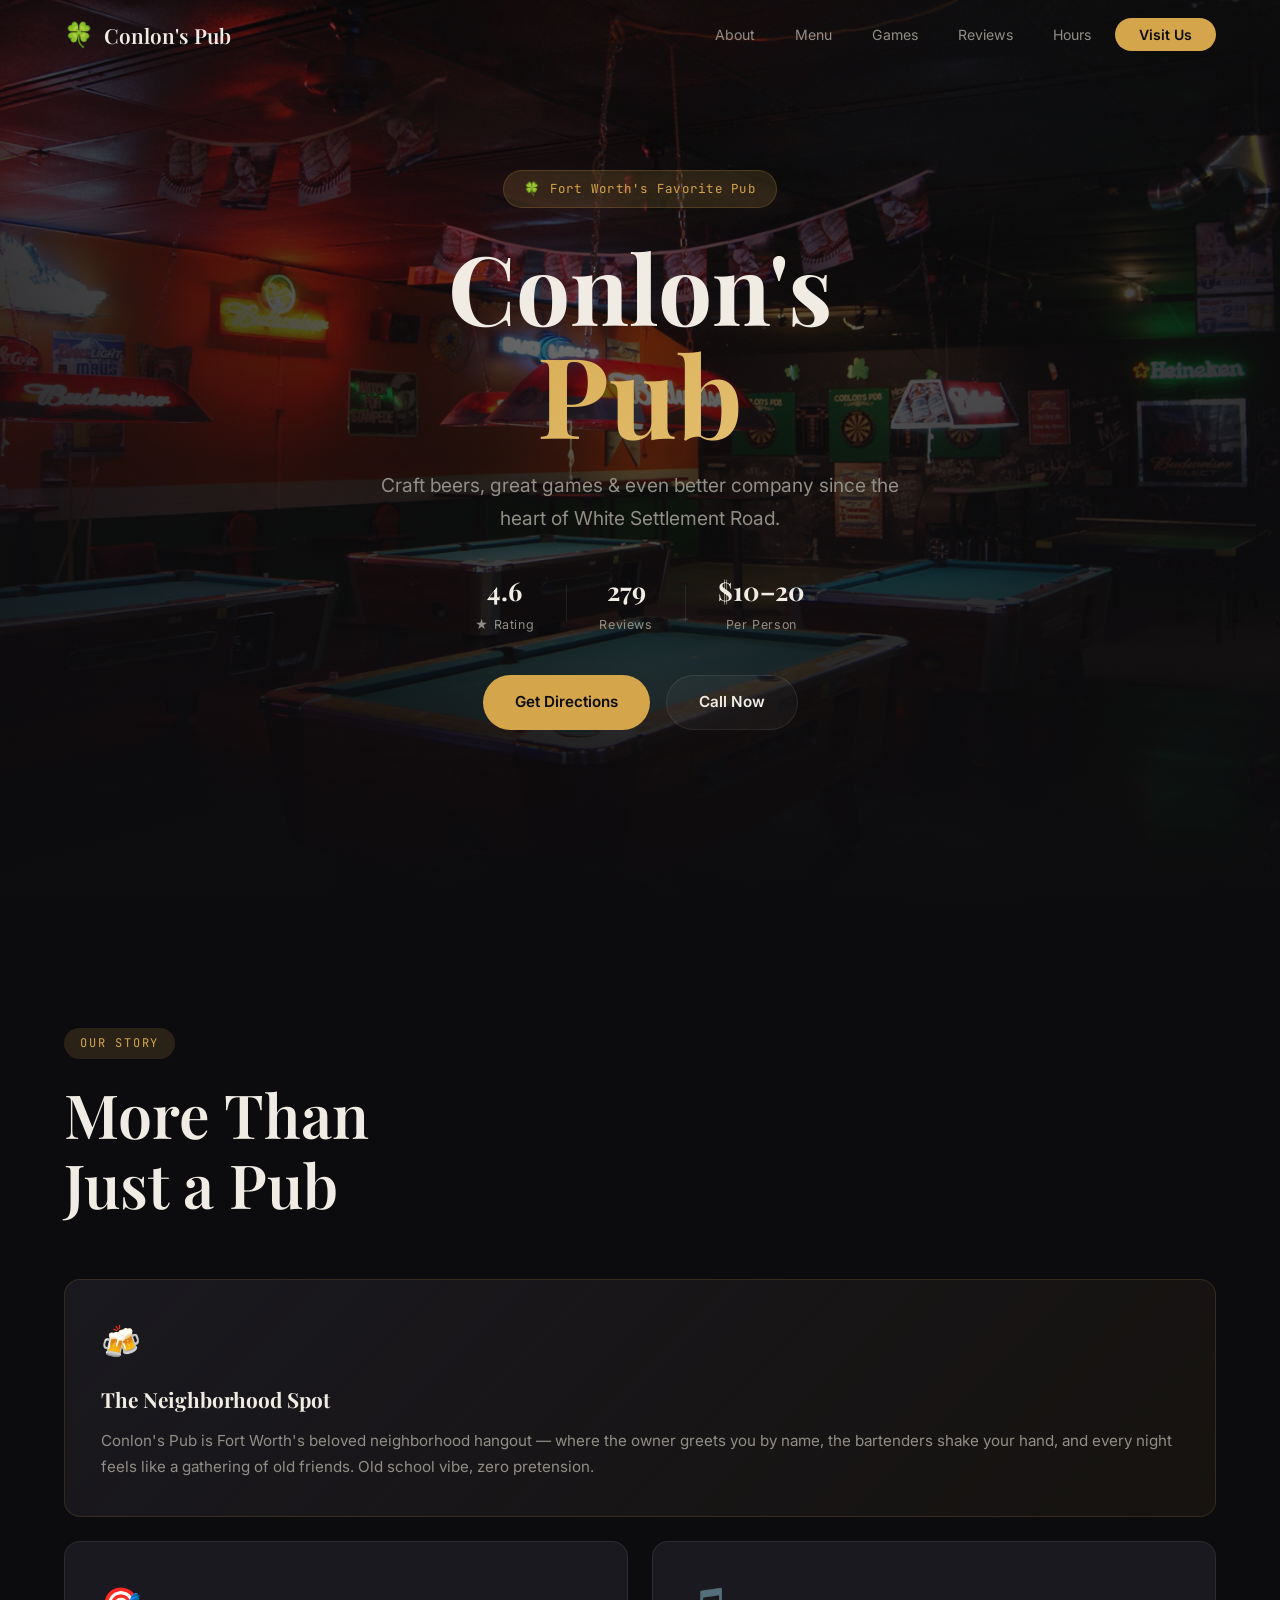
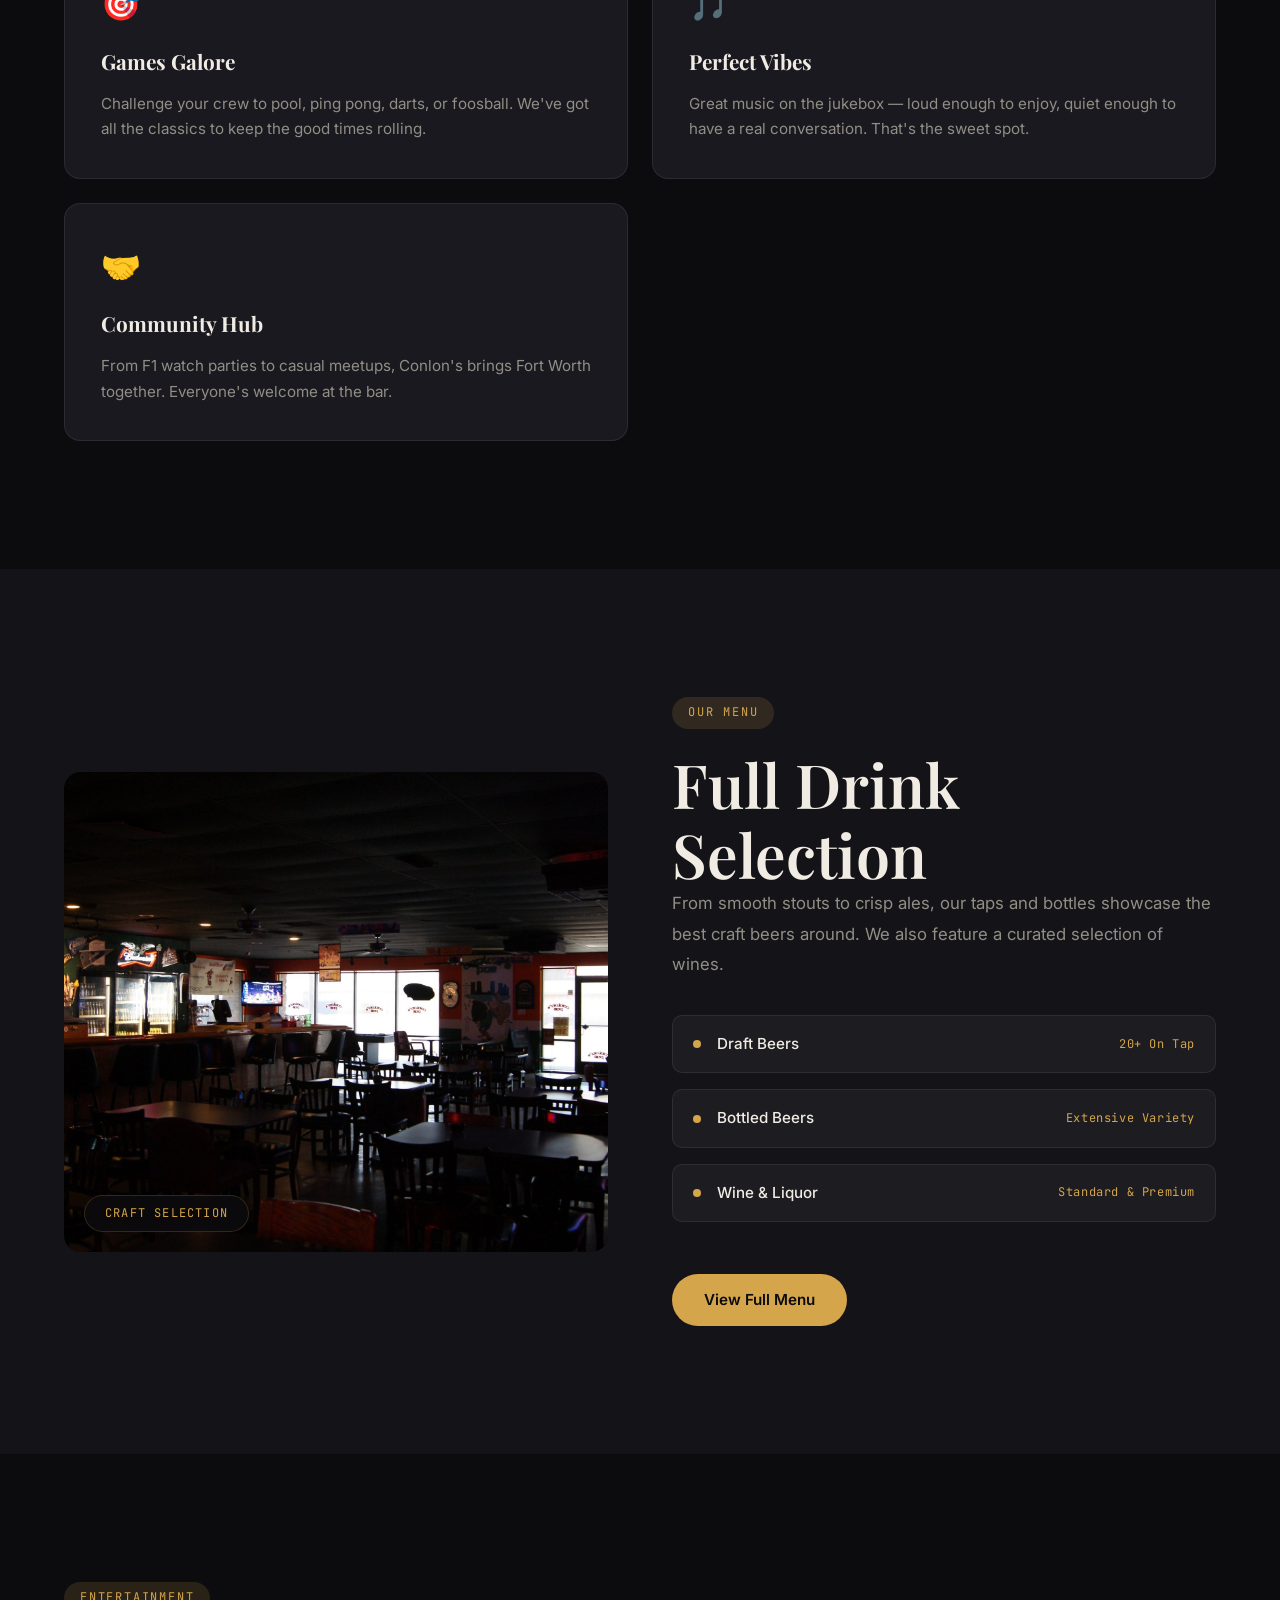
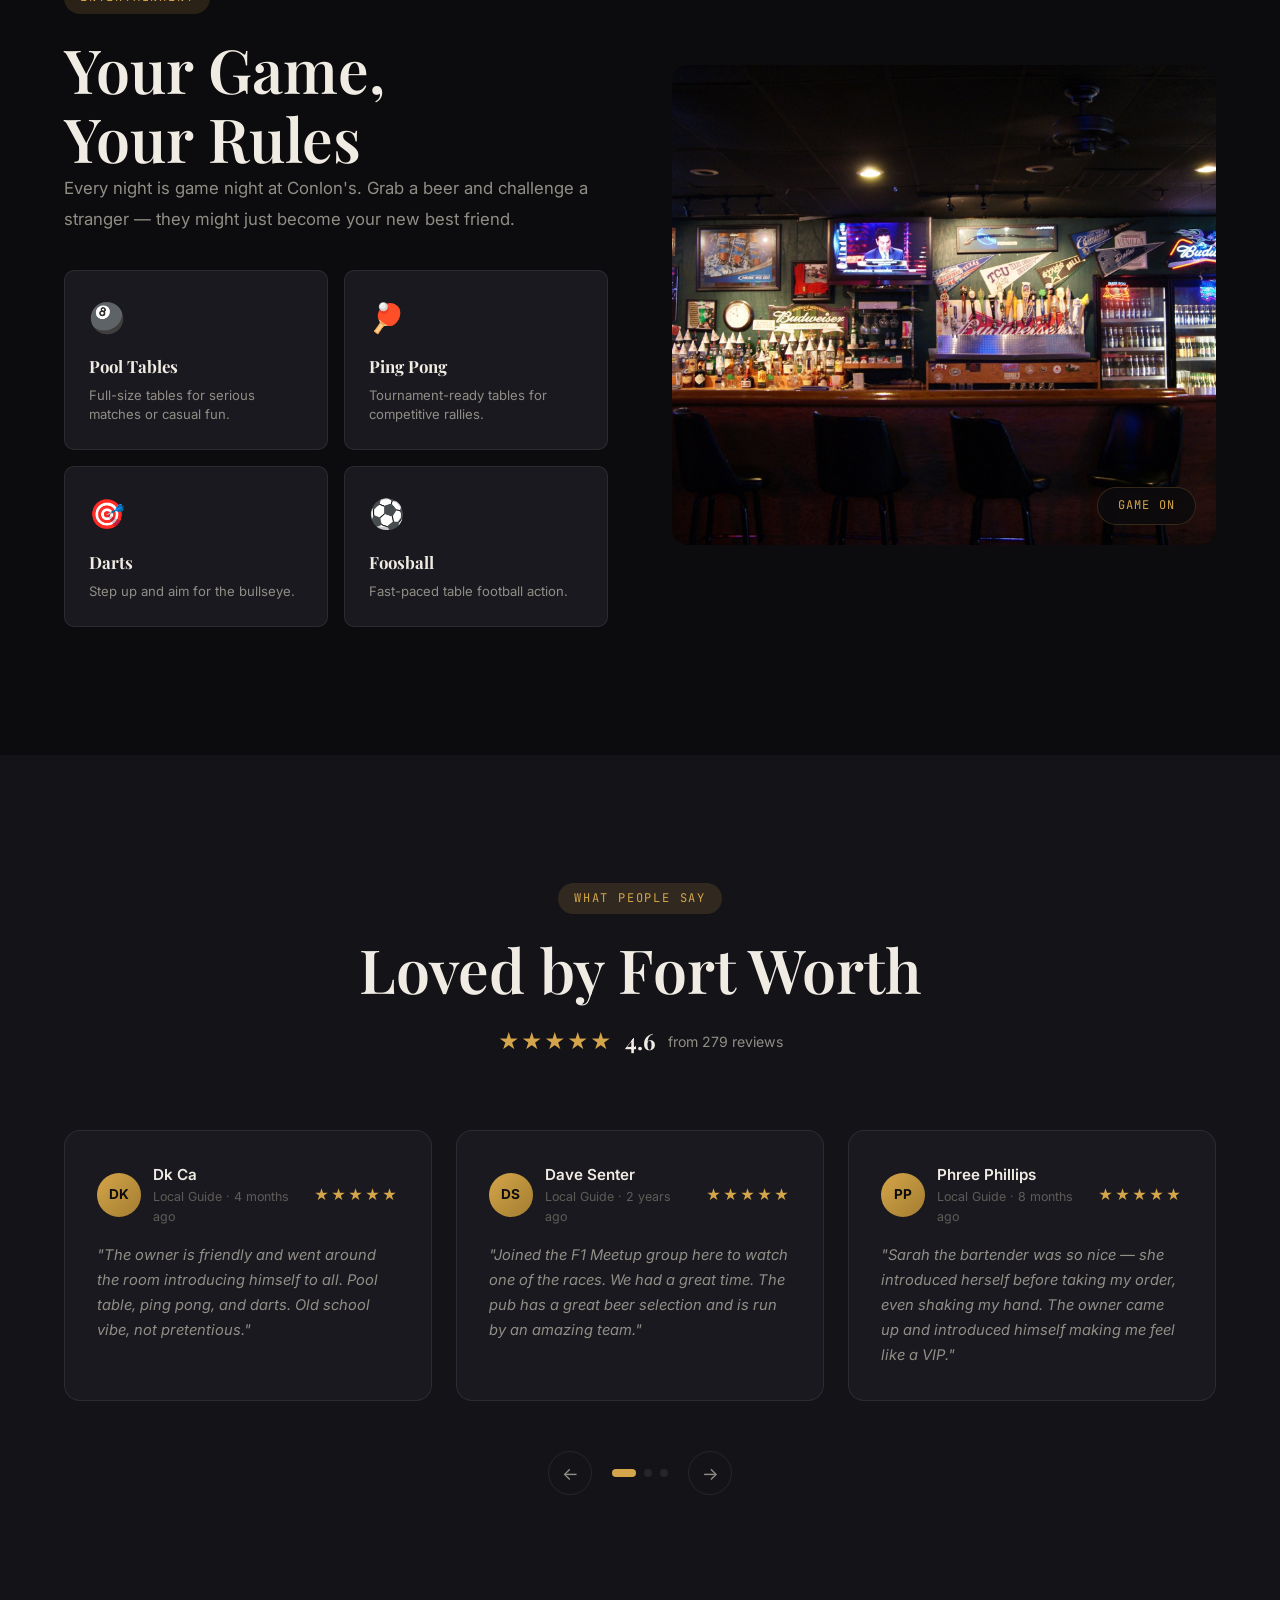
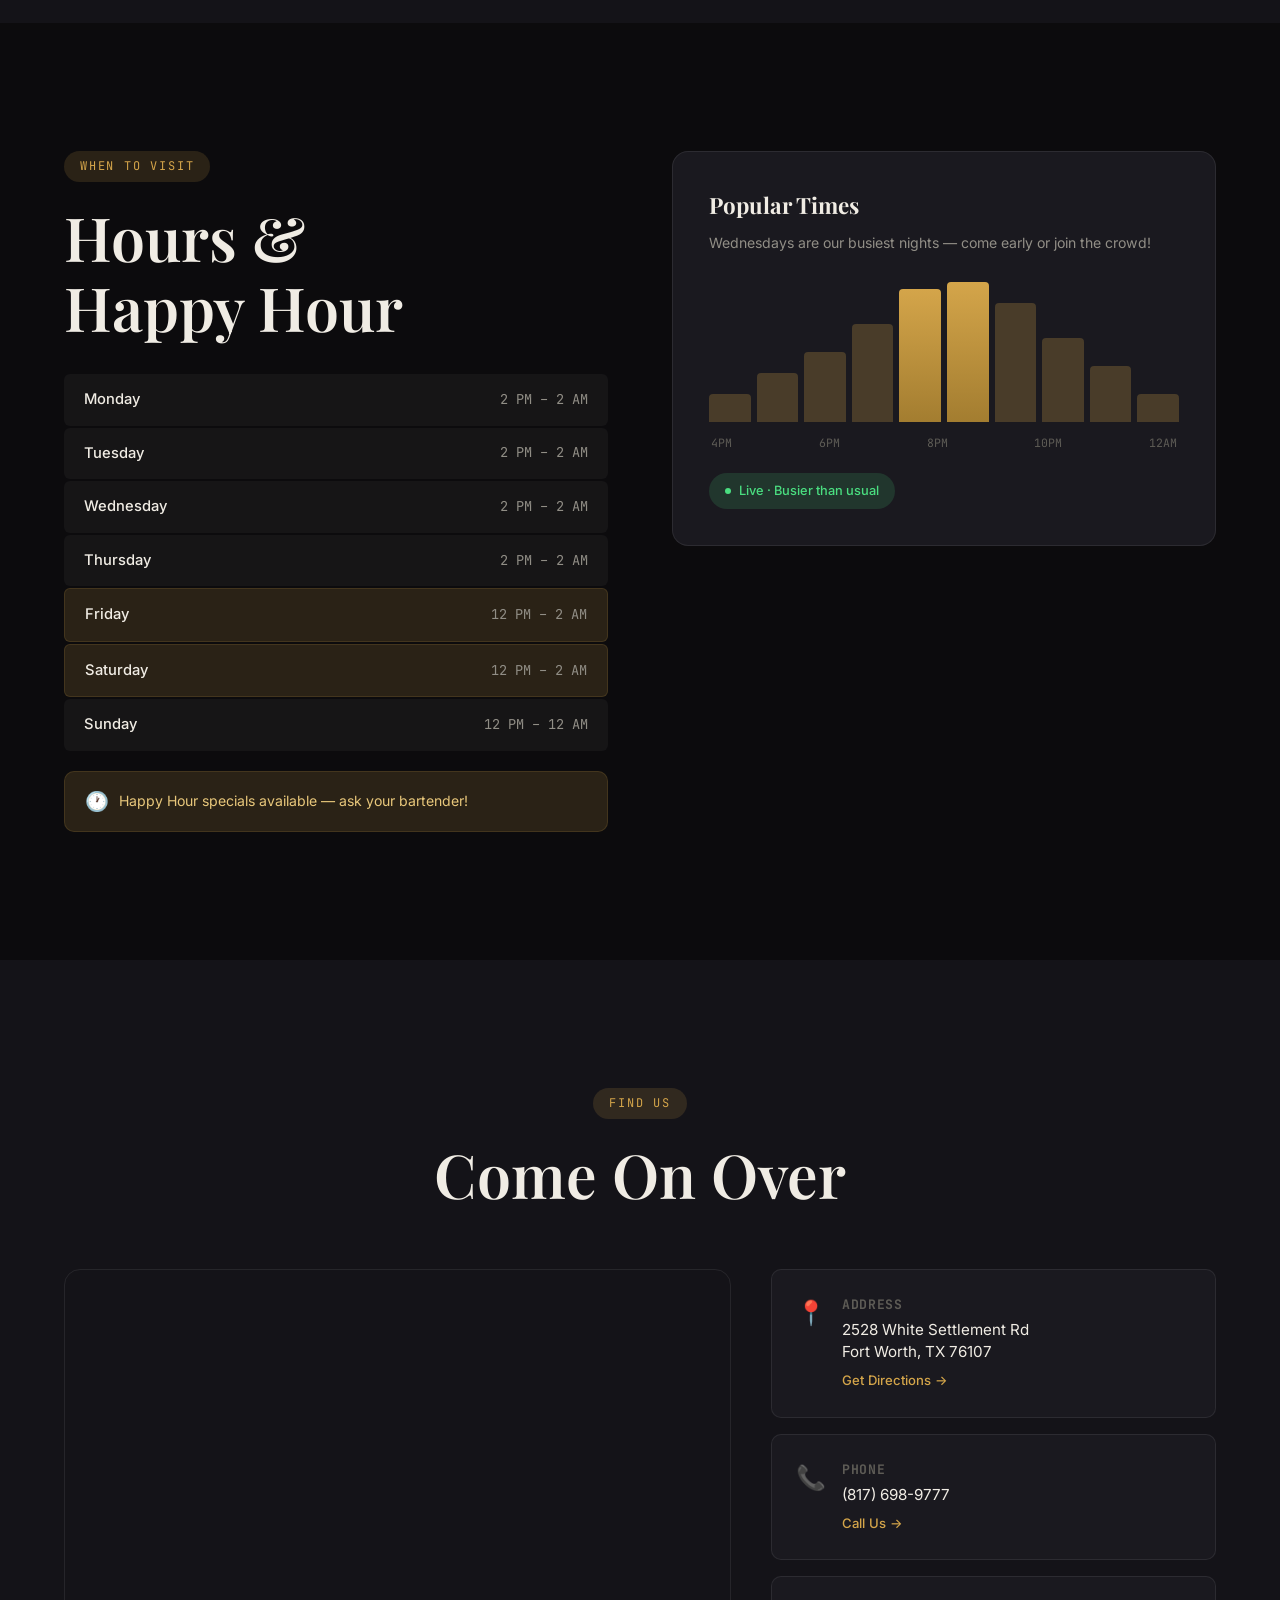
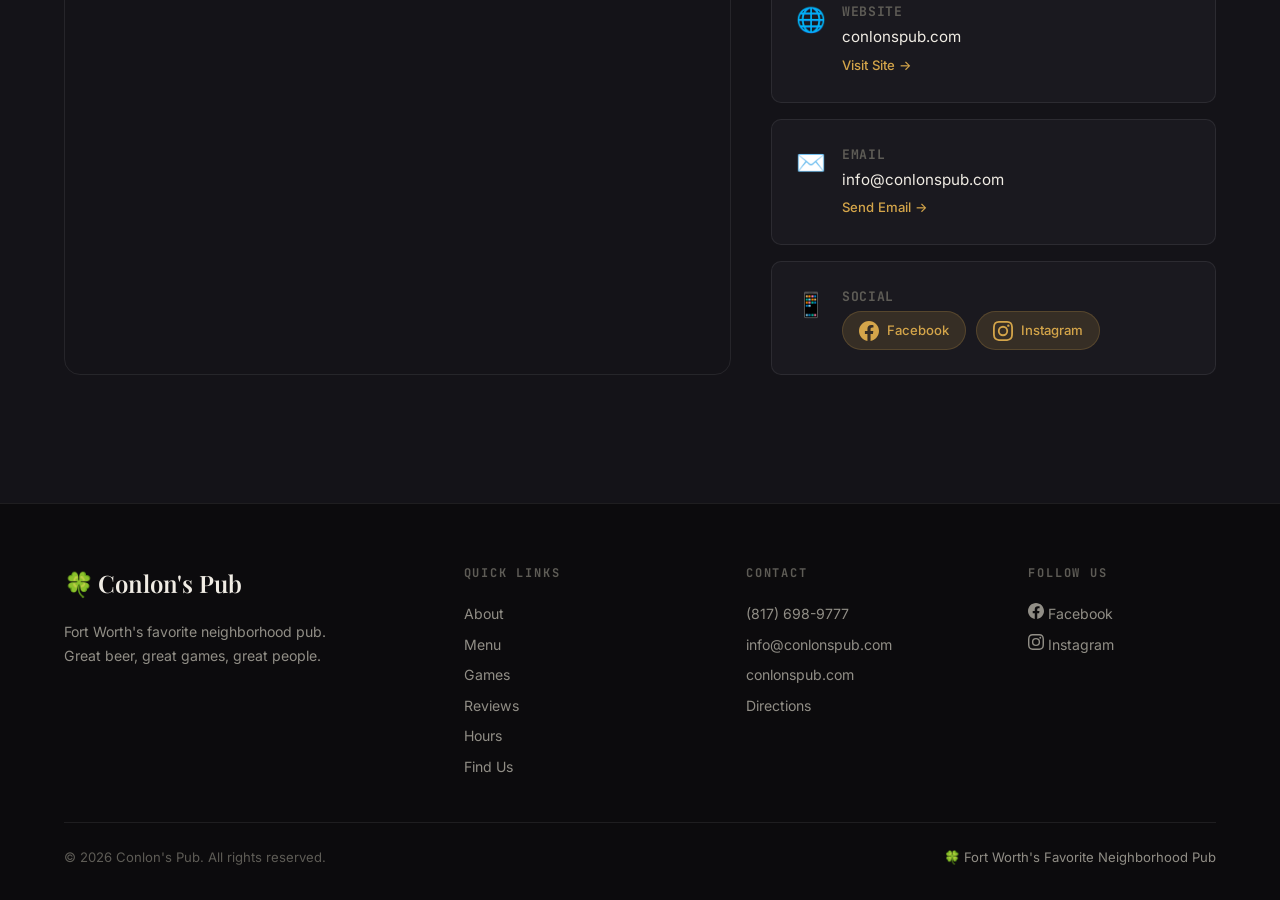
==== commit 750f196f: "Update index.html" ====
--- a/index.html
+++ b/index.html
@@ -71,10 +71,7 @@
         <a href="tel:8176989777" class="btn btn-secondary" id="hero-cta-call">Call Now</a>
       </div>
     </div>
-    <div class="hero-scroll">
-      <span>Scroll</span>
-      <div class="hero-scroll-line"></div>
-    </div>
+  
   </section>
 
   <!-- ======= About Section ======= -->
